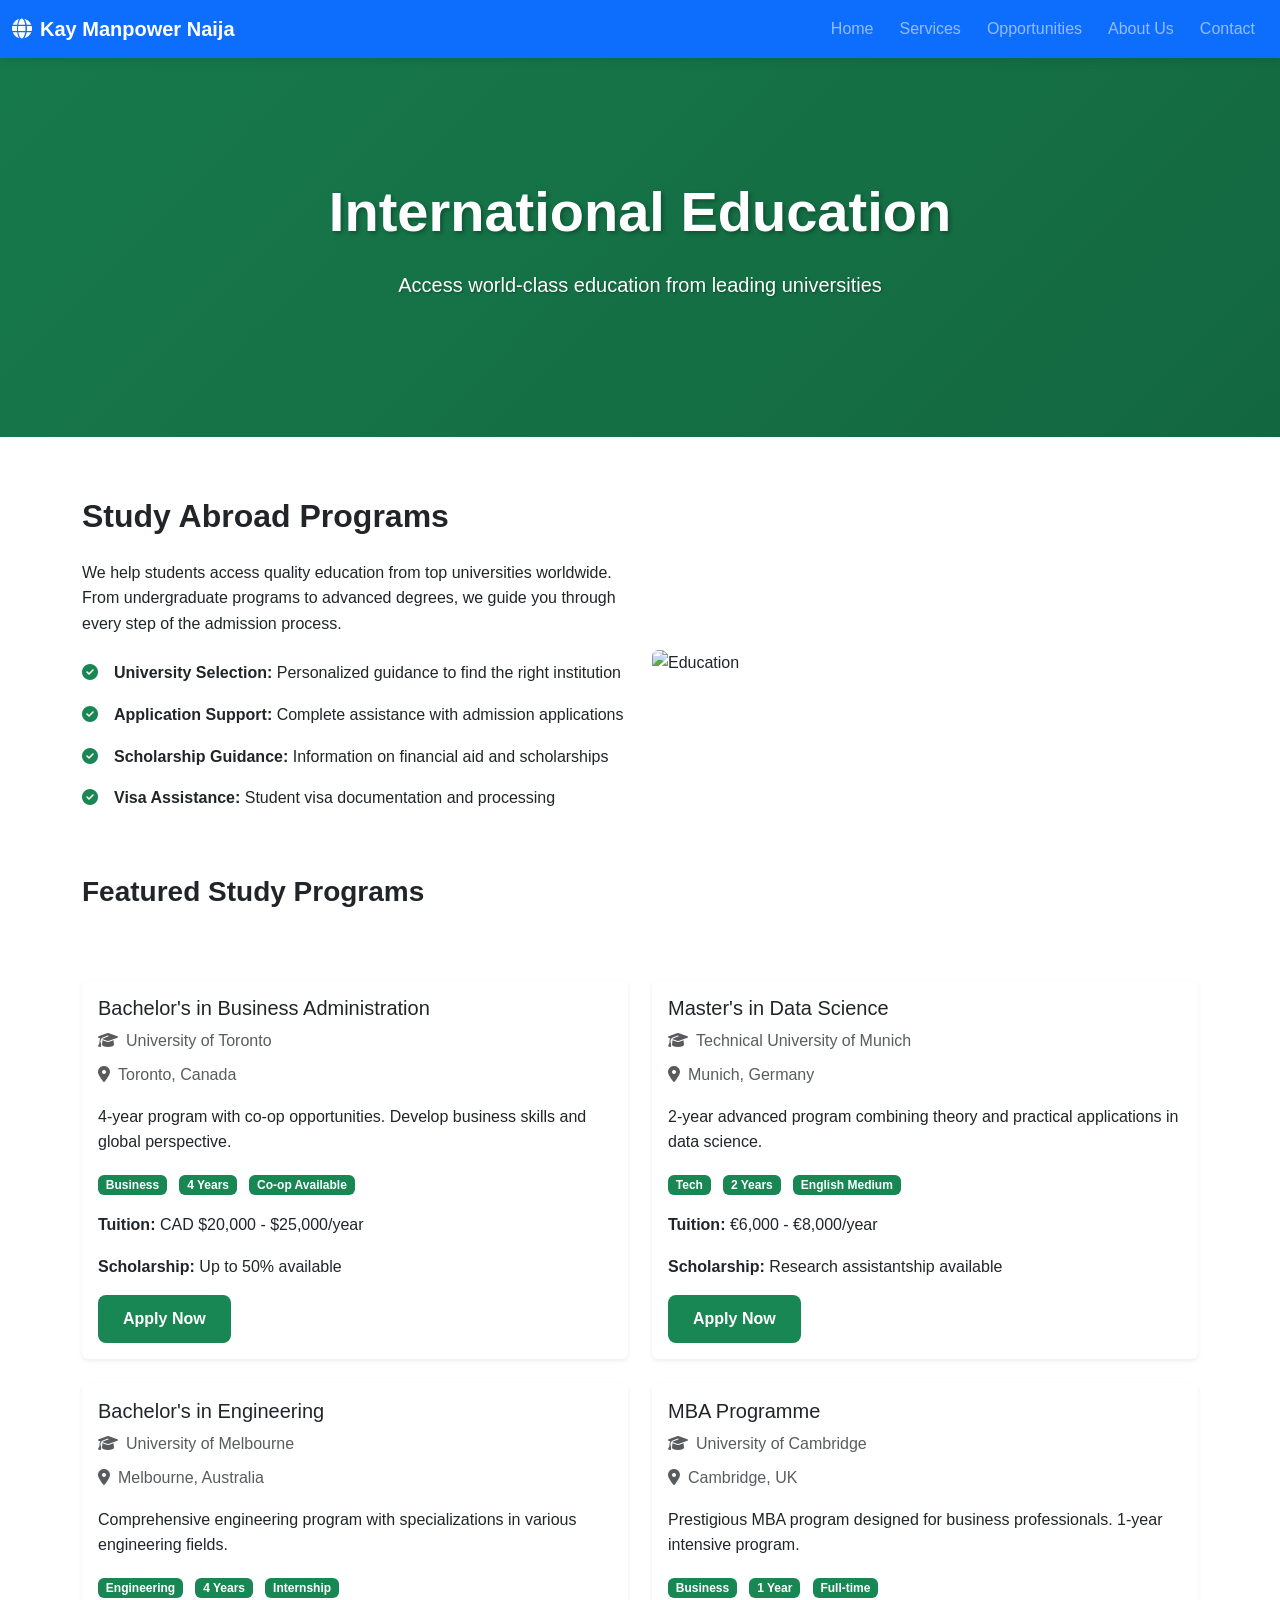
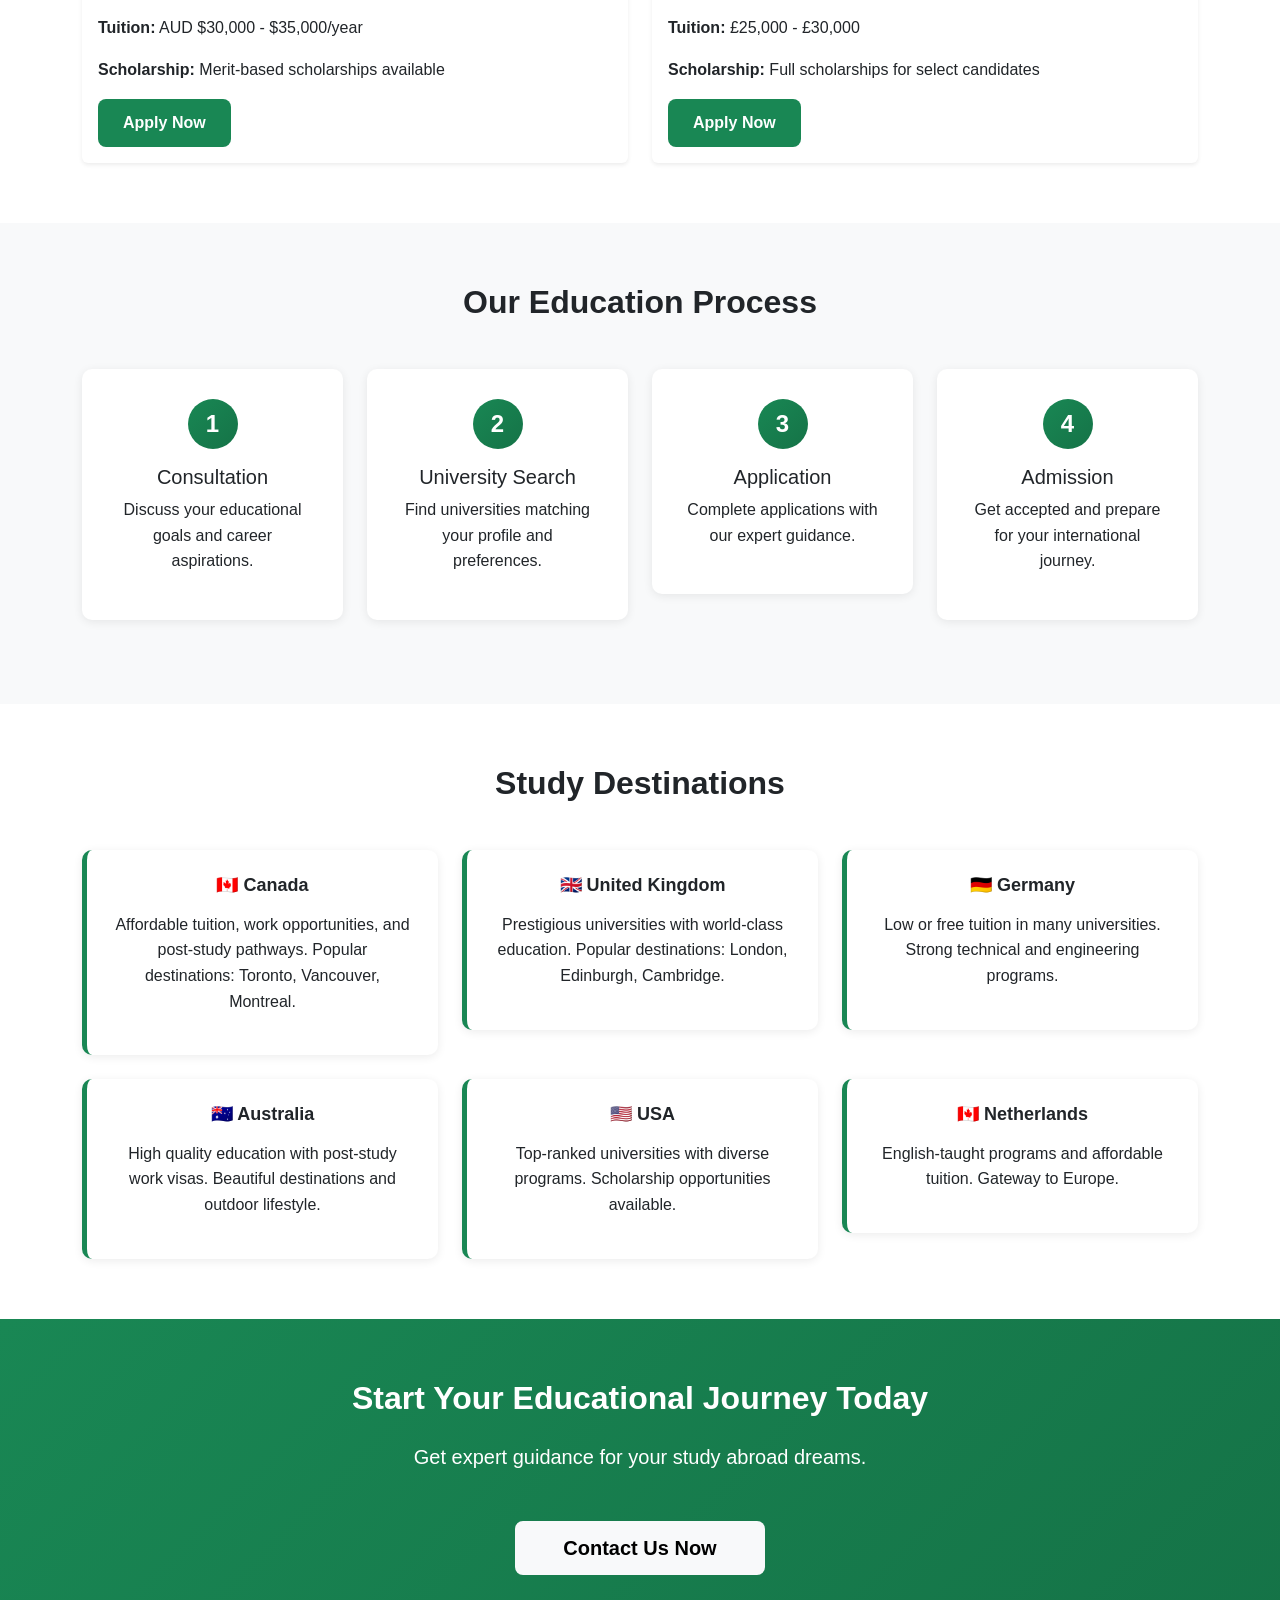
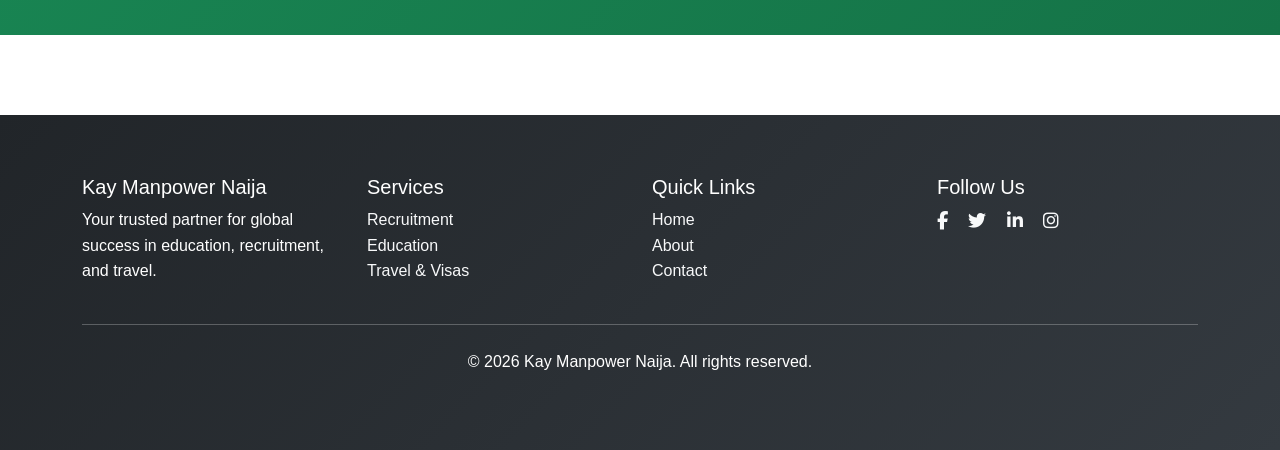
==== education.html @ c7325a13 "Add files via upload" ====
<!DOCTYPE html>
<html lang="en">
<head>
    <meta charset="UTF-8">
    <meta name="viewport" content="width=device-width, initial-scale=1.0">
    <title>International Education - Kay Manpower Naija</title>
    <link href="https://cdn.jsdelivr.net/npm/bootstrap@5.3.0/dist/css/bootstrap.min.css" rel="stylesheet">
    <link rel="stylesheet" href="https://cdnjs.cloudflare.com/ajax/libs/font-awesome/6.4.0/css/all.min.css">
    <link rel="stylesheet" href="assets/css/style.css">
</head>
<body>
    <!-- Navigation -->
    <nav class="navbar navbar-expand-lg navbar-dark bg-primary sticky-top">
        <div class="container-fluid">
            <a class="navbar-brand fw-bold" href="index.html">
                <i class="fas fa-globe me-2"></i>Kay Manpower Naija
            </a>
            <button class="navbar-toggler" type="button" data-bs-toggle="collapse" data-bs-target="#navbarNav">
                <span class="navbar-toggler-icon"></span>
            </button>
            <div class="collapse navbar-collapse" id="navbarNav">
                <ul class="navbar-nav ms-auto">
                    <li class="nav-item"><a class="nav-link" href="index.html#home">Home</a></li>
                    <li class="nav-item"><a class="nav-link active" href="index.html#services">Services</a></li>
                    <li class="nav-item"><a class="nav-link" href="index.html#opportunities">Opportunities</a></li>
                    <li class="nav-item"><a class="nav-link" href="index.html#about">About Us</a></li>
                    <li class="nav-item"><a class="nav-link" href="index.html#contact">Contact</a></li>
                </ul>
            </div>
        </div>
    </nav>

    <!-- Page Header -->
    <section class="hero-section text-white text-center py-5" style="background: linear-gradient(135deg, #198754 0%, #157347 100%); min-height: 300px;">
        <div class="container py-5">
            <h1 class="display-4 fw-bold mb-4">International Education</h1>
            <p class="lead">Access world-class education from leading universities</p>
        </div>
    </section>

    <!-- Service Details -->
    <section class="py-5">
        <div class="container">
            <div class="row align-items-center mb-5">
                <div class="col-md-6">
                    <h2 class="fw-bold mb-4">Study Abroad Programs</h2>
                    <p>We help students access quality education from top universities worldwide. From undergraduate programs to advanced degrees, we guide you through every step of the admission process.</p>
                    <ul class="list-unstyled mt-4">
                        <li class="mb-3"><i class="fas fa-check-circle text-success me-3"></i><strong>University Selection:</strong> Personalized guidance to find the right institution</li>
                        <li class="mb-3"><i class="fas fa-check-circle text-success me-3"></i><strong>Application Support:</strong> Complete assistance with admission applications</li>
                        <li class="mb-3"><i class="fas fa-check-circle text-success me-3"></i><strong>Scholarship Guidance:</strong> Information on financial aid and scholarships</li>
                        <li class="mb-3"><i class="fas fa-check-circle text-success me-3"></i><strong>Visa Assistance:</strong> Student visa documentation and processing</li>
                    </ul>
                </div>
                <div class="col-md-6">
                    <img src="https://via.placeholder.com/400x300?text=International+Education" alt="Education" class="img-fluid rounded">
                </div>
            </div>

            <!-- Featured Programs -->
            <div class="row my-5">
                <div class="col-12">
                    <h3 class="fw-bold mb-4">Featured Study Programs</h3>
                </div>
            </div>

            <div class="row g-4">
                <div class="col-md-6">
                    <div class="card h-100 border-0 shadow-sm">
                        <div class="card-body">
                            <h5 class="card-title">Bachelor's in Business Administration</h5>
                            <p class="text-muted mb-2"><i class="fas fa-graduation-cap me-2"></i>University of Toronto</p>
                            <p class="text-muted mb-3"><i class="fas fa-map-marker-alt me-2"></i>Toronto, Canada</p>
                            <p class="card-text">4-year program with co-op opportunities. Develop business skills and global perspective.</p>
                            <div class="mb-3">
                                <span class="badge bg-success me-2">Business</span>
                                <span class="badge bg-success me-2">4 Years</span>
                                <span class="badge bg-success">Co-op Available</span>
                            </div>
                            <p><strong>Tuition:</strong> CAD $20,000 - $25,000/year</p>
                            <p><strong>Scholarship:</strong> Up to 50% available</p>
                            <a href="#" class="btn btn-success">Apply Now</a>
                        </div>
                    </div>
                </div>

                <div class="col-md-6">
                    <div class="card h-100 border-0 shadow-sm">
                        <div class="card-body">
                            <h5 class="card-title">Master's in Data Science</h5>
                            <p class="text-muted mb-2"><i class="fas fa-graduation-cap me-2"></i>Technical University of Munich</p>
                            <p class="text-muted mb-3"><i class="fas fa-map-marker-alt me-2"></i>Munich, Germany</p>
                            <p class="card-text">2-year advanced program combining theory and practical applications in data science.</p>
                            <div class="mb-3">
                                <span class="badge bg-success me-2">Tech</span>
                                <span class="badge bg-success me-2">2 Years</span>
                                <span class="badge bg-success">English Medium</span>
                            </div>
                            <p><strong>Tuition:</strong> €6,000 - €8,000/year</p>
                            <p><strong>Scholarship:</strong> Research assistantship available</p>
                            <a href="#" class="btn btn-success">Apply Now</a>
                        </div>
                    </div>
                </div>

                <div class="col-md-6">
                    <div class="card h-100 border-0 shadow-sm">
                        <div class="card-body">
                            <h5 class="card-title">Bachelor's in Engineering</h5>
                            <p class="text-muted mb-2"><i class="fas fa-graduation-cap me-2"></i>University of Melbourne</p>
                            <p class="text-muted mb-3"><i class="fas fa-map-marker-alt me-2"></i>Melbourne, Australia</p>
                            <p class="card-text">Comprehensive engineering program with specializations in various engineering fields.</p>
                            <div class="mb-3">
                                <span class="badge bg-success me-2">Engineering</span>
                                <span class="badge bg-success me-2">4 Years</span>
                                <span class="badge bg-success">Internship</span>
                            </div>
                            <p><strong>Tuition:</strong> AUD $30,000 - $35,000/year</p>
                            <p><strong>Scholarship:</strong> Merit-based scholarships available</p>
                            <a href="#" class="btn btn-success">Apply Now</a>
                        </div>
                    </div>
                </div>

                <div class="col-md-6">
                    <div class="card h-100 border-0 shadow-sm">
                        <div class="card-body">
                            <h5 class="card-title">MBA Programme</h5>
                            <p class="text-muted mb-2"><i class="fas fa-graduation-cap me-2"></i>University of Cambridge</p>
                            <p class="text-muted mb-3"><i class="fas fa-map-marker-alt me-2"></i>Cambridge, UK</p>
                            <p class="card-text">Prestigious MBA program designed for business professionals. 1-year intensive program.</p>
                            <div class="mb-3">
                                <span class="badge bg-success me-2">Business</span>
                                <span class="badge bg-success me-2">1 Year</span>
                                <span class="badge bg-success">Full-time</span>
                            </div>
                            <p><strong>Tuition:</strong> £25,000 - £30,000</p>
                            <p><strong>Scholarship:</strong> Full scholarships for select candidates</p>
                            <a href="#" class="btn btn-success">Apply Now</a>
                        </div>
                    </div>
                </div>
            </div>
        </div>
    </section>

    <!-- Process Section -->
    <section class="py-5 bg-light">
        <div class="container">
            <h2 class="text-center fw-bold mb-5">Our Education Process</h2>
            <div class="row">
                <div class="col-md-3 text-center mb-4">
                    <div class="process-step">
                        <div class="step-number mb-3">1</div>
                        <h5>Consultation</h5>
                        <p>Discuss your educational goals and career aspirations.</p>
                    </div>
                </div>
                <div class="col-md-3 text-center mb-4">
                    <div class="process-step">
                        <div class="step-number mb-3">2</div>
                        <h5>University Search</h5>
                        <p>Find universities matching your profile and preferences.</p>
                    </div>
                </div>
                <div class="col-md-3 text-center mb-4">
                    <div class="process-step">
                        <div class="step-number mb-3">3</div>
                        <h5>Application</h5>
                        <p>Complete applications with our expert guidance.</p>
                    </div>
                </div>
                <div class="col-md-3 text-center mb-4">
                    <div class="process-step">
                        <div class="step-number mb-3">4</div>
                        <h5>Admission</h5>
                        <p>Get accepted and prepare for your international journey.</p>
                    </div>
                </div>
            </div>
        </div>
    </section>

    <!-- Destinations Section -->
    <section class="py-5">
        <div class="container">
            <h2 class="text-center fw-bold mb-5">Study Destinations</h2>
            <div class="row g-4">
                <div class="col-md-4">
                    <div class="destination-card">
                        <h5>🇨🇦 Canada</h5>
                        <p>Affordable tuition, work opportunities, and post-study pathways. Popular destinations: Toronto, Vancouver, Montreal.</p>
                    </div>
                </div>
                <div class="col-md-4">
                    <div class="destination-card">
                        <h5>🇬🇧 United Kingdom</h5>
                        <p>Prestigious universities with world-class education. Popular destinations: London, Edinburgh, Cambridge.</p>
                    </div>
                </div>
                <div class="col-md-4">
                    <div class="destination-card">
                        <h5>🇩🇪 Germany</h5>
                        <p>Low or free tuition in many universities. Strong technical and engineering programs.</p>
                    </div>
                </div>
                <div class="col-md-4">
                    <div class="destination-card">
                        <h5>🇦🇺 Australia</h5>
                        <p>High quality education with post-study work visas. Beautiful destinations and outdoor lifestyle.</p>
                    </div>
                </div>
                <div class="col-md-4">
                    <div class="destination-card">
                        <h5>🇺🇸 USA</h5>
                        <p>Top-ranked universities with diverse programs. Scholarship opportunities available.</p>
                    </div>
                </div>
                <div class="col-md-4">
                    <div class="destination-card">
                        <h5>🇨🇦 Netherlands</h5>
                        <p>English-taught programs and affordable tuition. Gateway to Europe.</p>
                    </div>
                </div>
            </div>
        </div>
    </section>

    <!-- CTA Section -->
    <section class="py-5" style="background: linear-gradient(135deg, #198754 0%, #157347 100%); color: white;">
        <div class="container text-center">
            <h2 class="fw-bold mb-4">Start Your Educational Journey Today</h2>
            <p class="lead mb-5">Get expert guidance for your study abroad dreams.</p>
            <a href="index.html#contact" class="btn btn-light btn-lg px-5">Contact Us Now</a>
        </div>
    </section>

    <!-- Footer -->
    <footer class="footer bg-dark text-white py-5">
        <div class="container">
            <div class="row g-4">
                <div class="col-md-3">
                    <h5>Kay Manpower Naija</h5>
                    <p>Your trusted partner for global success in education, recruitment, and travel.</p>
                </div>
                <div class="col-md-3">
                    <h5>Services</h5>
                    <ul class="list-unstyled">
                        <li><a href="recruitment.html" class="text-decoration-none text-light">Recruitment</a></li>
                        <li><a href="#" class="text-decoration-none text-light">Education</a></li>
                        <li><a href="travel.html" class="text-decoration-none text-light">Travel & Visas</a></li>
                    </ul>
                </div>
                <div class="col-md-3">
                    <h5>Quick Links</h5>
                    <ul class="list-unstyled">
                        <li><a href="index.html" class="text-decoration-none text-light">Home</a></li>
                        <li><a href="index.html#about" class="text-decoration-none text-light">About</a></li>
                        <li><a href="index.html#contact" class="text-decoration-none text-light">Contact</a></li>
                    </ul>
                </div>
                <div class="col-md-3">
                    <h5>Follow Us</h5>
                    <div class="social-links">
                        <a href="#" class="text-light me-3"><i class="fab fa-facebook-f"></i></a>
                        <a href="#" class="text-light me-3"><i class="fab fa-twitter"></i></a>
                        <a href="#" class="text-light me-3"><i class="fab fa-linkedin-in"></i></a>
                        <a href="#" class="text-light"><i class="fab fa-instagram"></i></a>
                    </div>
                </div>
            </div>
            <hr class="my-4">
            <div class="text-center">
                <p>&copy; 2026 Kay Manpower Naija. All rights reserved.</p>
            </div>
        </div>
    </footer>

    <style>
        .process-step {
            background: white;
            padding: 30px;
            border-radius: 10px;
            box-shadow: 0 2px 10px rgba(0, 0, 0, 0.08);
        }

        .step-number {
            width: 50px;
            height: 50px;
            background: linear-gradient(135deg, #198754 0%, #157347 100%);
            color: white;
            border-radius: 50%;
            display: flex;
            align-items: center;
            justify-content: center;
            font-size: 24px;
            font-weight: bold;
            margin: 0 auto;
        }

        .destination-card {
            background: white;
            padding: 25px;
            border-radius: 10px;
            box-shadow: 0 2px 10px rgba(0, 0, 0, 0.08);
            text-align: center;
            transition: all 0.3s ease;
            border-left: 5px solid #198754;
        }

        .destination-card:hover {
            transform: translateY(-5px);
            box-shadow: 0 5px 20px rgba(0, 0, 0, 0.12);
        }

        .destination-card h5 {
            font-weight: 600;
            font-size: 18px;
            margin-bottom: 15px;
        }
    </style>

    <script src="https://cdn.jsdelivr.net/npm/bootstrap@5.3.0/dist/js/bootstrap.bundle.min.js"></script>
    <script src="assets/js/main.js"></script>
</body>
</html>
---- assets/css/style.css ----
/* Root Variables */
:root {
    --primary-color: #0d6efd;
    --secondary-color: #198754;
    --danger-color: #dc3545;
    --info-color: #0dcaf0;
    --light-bg: #f8f9fa;
    --dark-text: #212529;
    --border-color: #dee2e6;
}

/* General Styles */
* {
    margin: 0;
    padding: 0;
    box-sizing: border-box;
}

html {
    scroll-behavior: smooth;
}

body {
    font-family: 'Segoe UI', Tahoma, Geneva, Verdana, sans-serif;
    color: var(--dark-text);
    line-height: 1.6;
}

/* Hero Section */
.hero-section {
    background: linear-gradient(135deg, #0d6efd 0%, #0b5ed7 50%, #0a58ca 100%);
    min-height: 600px;
    display: flex;
    align-items: center;
    justify-content: center;
    position: relative;
    overflow: hidden;
}

.hero-section::before {
    content: '';
    position: absolute;
    top: 0;
    left: 0;
    right: 0;
    bottom: 0;
    background: rgba(0, 0, 0, 0.1);
}

.hero-section .container {
    position: relative;
    z-index: 1;
}

.hero-section h1 {
    text-shadow: 2px 2px 4px rgba(0, 0, 0, 0.3);
    animation: slideInDown 0.8s ease-out;
}

.hero-section p {
    text-shadow: 1px 1px 2px rgba(0, 0, 0, 0.3);
}

/* Service Cards */
.service-card {
    background: white;
    border-radius: 10px;
    padding: 30px;
    box-shadow: 0 4px 15px rgba(0, 0, 0, 0.1);
    transition: all 0.3s ease;
    border-top: 4px solid var(--primary-color);
}

.service-card:hover {
    transform: translateY(-10px);
    box-shadow: 0 8px 25px rgba(0, 0, 0, 0.15);
}

.service-card:nth-child(2) {
    border-top-color: var(--secondary-color);
}

.service-card:nth-child(3) {
    border-top-color: var(--info-color);
}

.service-icon {
    width: 70px;
    height: 70px;
    border-radius: 50%;
    display: flex;
    align-items: center;
    justify-content: center;
    font-size: 32px;
    color: white;
}

.service-card h4 {
    color: var(--dark-text);
    font-weight: 600;
}

.service-card p {
    color: #6c757d;
    font-size: 14px;
}

.service-card ul li {
    color: #6c757d;
    font-size: 14px;
    margin-bottom: 8px;
}

/* Opportunity Cards */
.opportunity-card {
    background: white;
    border-left: 5px solid var(--primary-color);
    padding: 25px;
    border-radius: 8px;
    box-shadow: 0 2px 10px rgba(0, 0, 0, 0.08);
    transition: all 0.3s ease;
    margin-bottom: 20px;
}

.opportunity-card:hover {
    box-shadow: 0 5px 20px rgba(0, 0, 0, 0.12);
}

.opportunity-card h5 {
    color: var(--dark-text);
    font-weight: 600;
    margin-top: 10px;
}

.opportunity-card .badge {
    font-size: 12px;
    padding: 5px 10px;
}

.opportunity-card p {
    font-size: 14px;
    margin: 8px 0;
}

/* Contact Cards */
.contact-card {
    background: white;
    padding: 30px;
    border-radius: 10px;
    box-shadow: 0 2px 10px rgba(0, 0, 0, 0.08);
    transition: all 0.3s ease;
}

.contact-card:hover {
    transform: translateY(-5px);
    box-shadow: 0 5px 20px rgba(0, 0, 0, 0.12);
}

.contact-icon {
    width: 60px;
    height: 60px;
    border-radius: 50%;
    display: flex;
    align-items: center;
    justify-content: center;
    font-size: 24px;
    color: white;
    margin: 0 auto;
}

.contact-card h5 {
    font-weight: 600;
    color: var(--dark-text);
}

.contact-card a {
    color: var(--primary-color);
    text-decoration: none;
}

.contact-card a:hover {
    text-decoration: underline;
}

/* Contact Form */
.contact-form {
    background: var(--light-bg);
    padding: 30px;
    border-radius: 10px;
    box-shadow: 0 2px 10px rgba(0, 0, 0, 0.08);
}

.contact-form .form-control,
.contact-form .form-select {
    border: 2px solid var(--border-color);
    border-radius: 8px;
    padding: 12px 15px;
    font-size: 14px;
    transition: all 0.3s ease;
}

.contact-form .form-control:focus,
.contact-form .form-select:focus {
    border-color: var(--primary-color);
    box-shadow: 0 0 0 0.2rem rgba(13, 110, 253, 0.25);
}

.contact-form label {
    font-weight: 600;
    color: var(--dark-text);
    margin-bottom: 8px;
}

/* Navbar Customization */
.navbar {
    box-shadow: 0 2px 10px rgba(0, 0, 0, 0.1);
}

.navbar-brand {
    font-size: 20px;
}

.nav-link {
    margin: 0 5px;
    transition: all 0.3s ease;
}

.nav-link:hover {
    color: #ffc107 !important;
}

/* Section Padding */
.py-5 {
    padding-top: 60px !important;
    padding-bottom: 60px !important;
}

/* Footer */
.footer {
    background: linear-gradient(135deg, #212529 0%, #343a40 100%);
    margin-top: 80px;
}

.footer a:hover {
    color: #ffc107 !important;
    transition: all 0.3s ease;
}

.social-links a {
    font-size: 18px;
    transition: all 0.3s ease;
}

.social-links a:hover {
    transform: translateY(-3px);
    color: #ffc107 !important;
}

/* Buttons */
.btn {
    border-radius: 8px;
    font-weight: 600;
    padding: 12px 25px;
    transition: all 0.3s ease;
    border: none;
}

.btn-primary {
    background: linear-gradient(135deg, #0d6efd 0%, #0b5ed7 100%);
}

.btn-primary:hover {
    background: linear-gradient(135deg, #0b5ed7 0%, #0a58ca 100%);
    transform: translateY(-2px);
    box-shadow: 0 5px 15px rgba(13, 110, 253, 0.4);
}

.btn-success:hover {
    transform: translateY(-2px);
    box-shadow: 0 5px 15px rgba(25, 135, 84, 0.4);
}

.btn-info:hover {
    transform: translateY(-2px);
    box-shadow: 0 5px 15px rgba(13, 202, 240, 0.4);
}

.btn-outline-light:hover {
    background: white;
    color: var(--primary-color);
}

/* Animations */
@keyframes slideInDown {
    from {
        opacity: 0;
        transform: translateY(-30px);
    }
    to {
        opacity: 1;
        transform: translateY(0);
    }
}

@keyframes fadeIn {
    from {
        opacity: 0;
    }
    to {
        opacity: 1;
    }
}

/* Responsive Design */
@media (max-width: 768px) {
    .hero-section {
        min-height: 400px;
    }

    .hero-section h1 {
        font-size: 28px;
    }

    .hero-section p {
        font-size: 16px;
    }

    .service-card {
        padding: 20px;
    }

    .btn-lg {
        padding: 10px 20px !important;
        font-size: 14px;
    }

    .contact-form {
        padding: 20px;
    }

    .social-links a {
        font-size: 16px;
        margin-right: 15px !important;
    }
}

@media (max-width: 576px) {
    .hero-section h1 {
        font-size: 24px;
    }

    .display-3 {
        font-size: 40px;
    }

    .footer {
        padding: 30px 0 !important;
    }

    .footer h5 {
        font-size: 16px;
        margin-top: 20px;
    }
}

/* Accessibility */
a:focus,
button:focus,
input:focus {
    outline: 2px solid var(--primary-color);
    outline-offset: 2px;
}

/* Print Styles */
@media print {
    .navbar,
    .footer,
    .btn {
        display: none;
    }
}
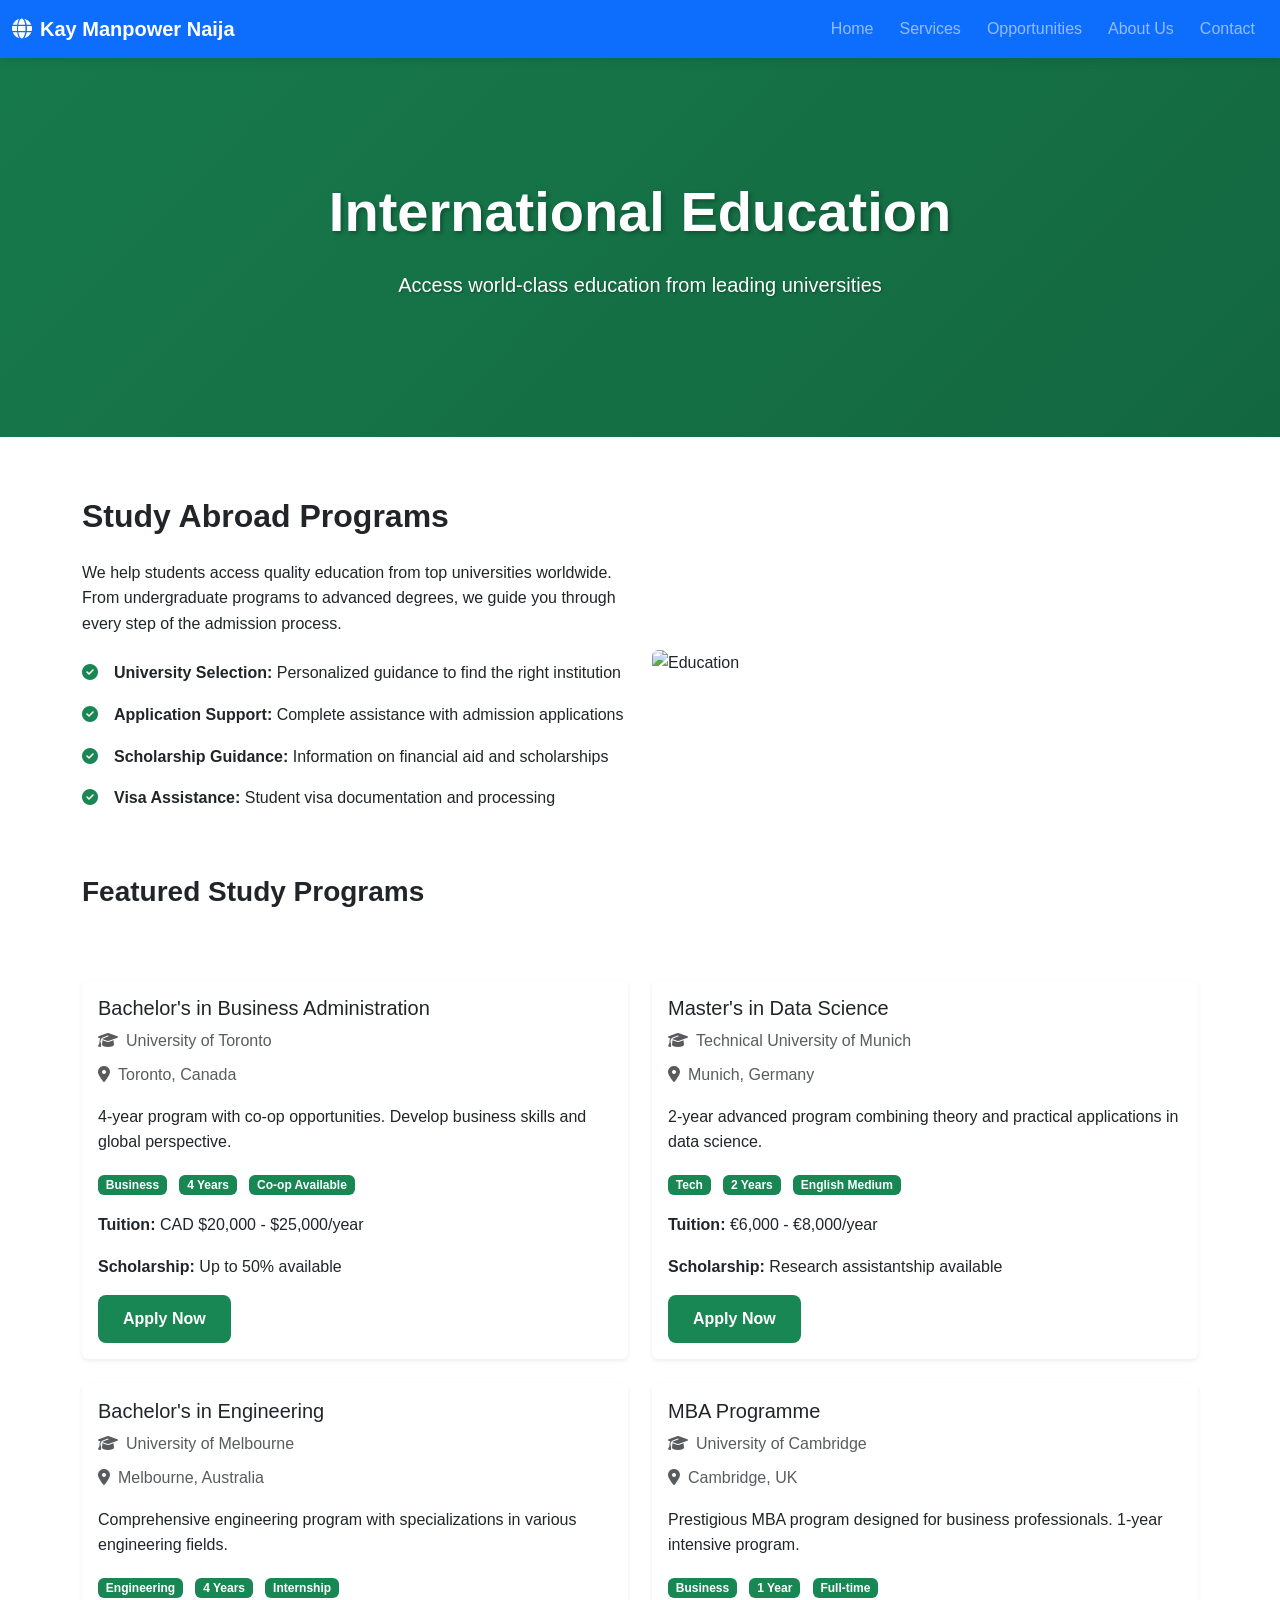
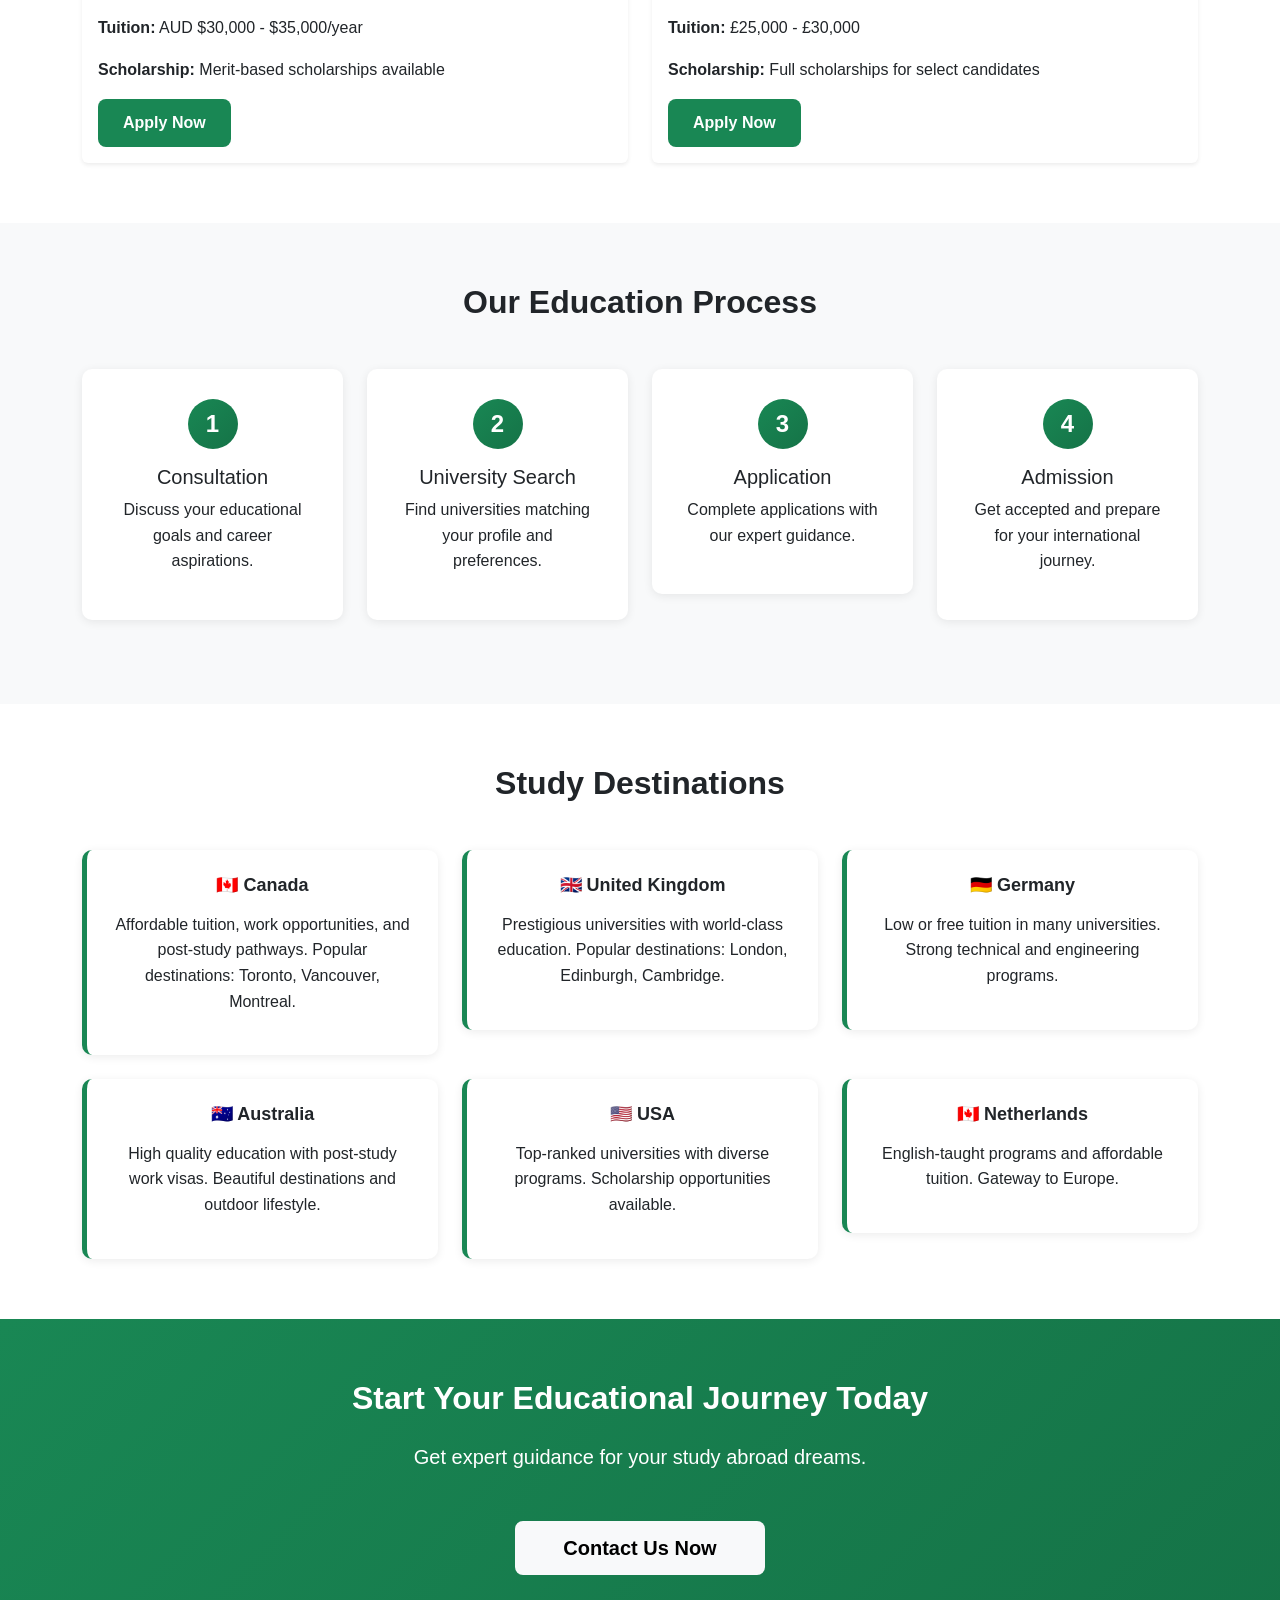
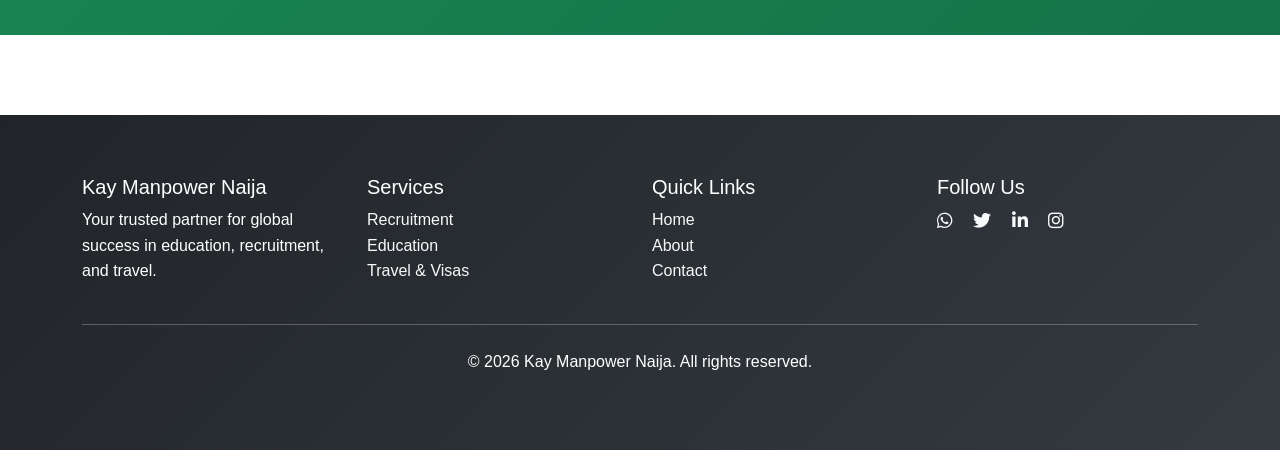
==== commit c86279cb: "Add files via upload" ====
--- a/education.html
+++ b/education.html
@@ -262,10 +262,10 @@
                 <div class="col-md-3">
                     <h5>Follow Us</h5>
                     <div class="social-links">
-                        <a href="#" class="text-light me-3"><i class="fab fa-facebook-f"></i></a>
+                        <a href="https://wa.me/2347035946918" class="text-light me-3"><i class="fab fa-whatsapp"></i></a>
                         <a href="#" class="text-light me-3"><i class="fab fa-twitter"></i></a>
                         <a href="#" class="text-light me-3"><i class="fab fa-linkedin-in"></i></a>
-                        <a href="#" class="text-light"><i class="fab fa-instagram"></i></a>
+                        <a href="https://instagram.com" class="text-light"><i class="fab fa-instagram"></i></a>
                     </div>
                 </div>
             </div>
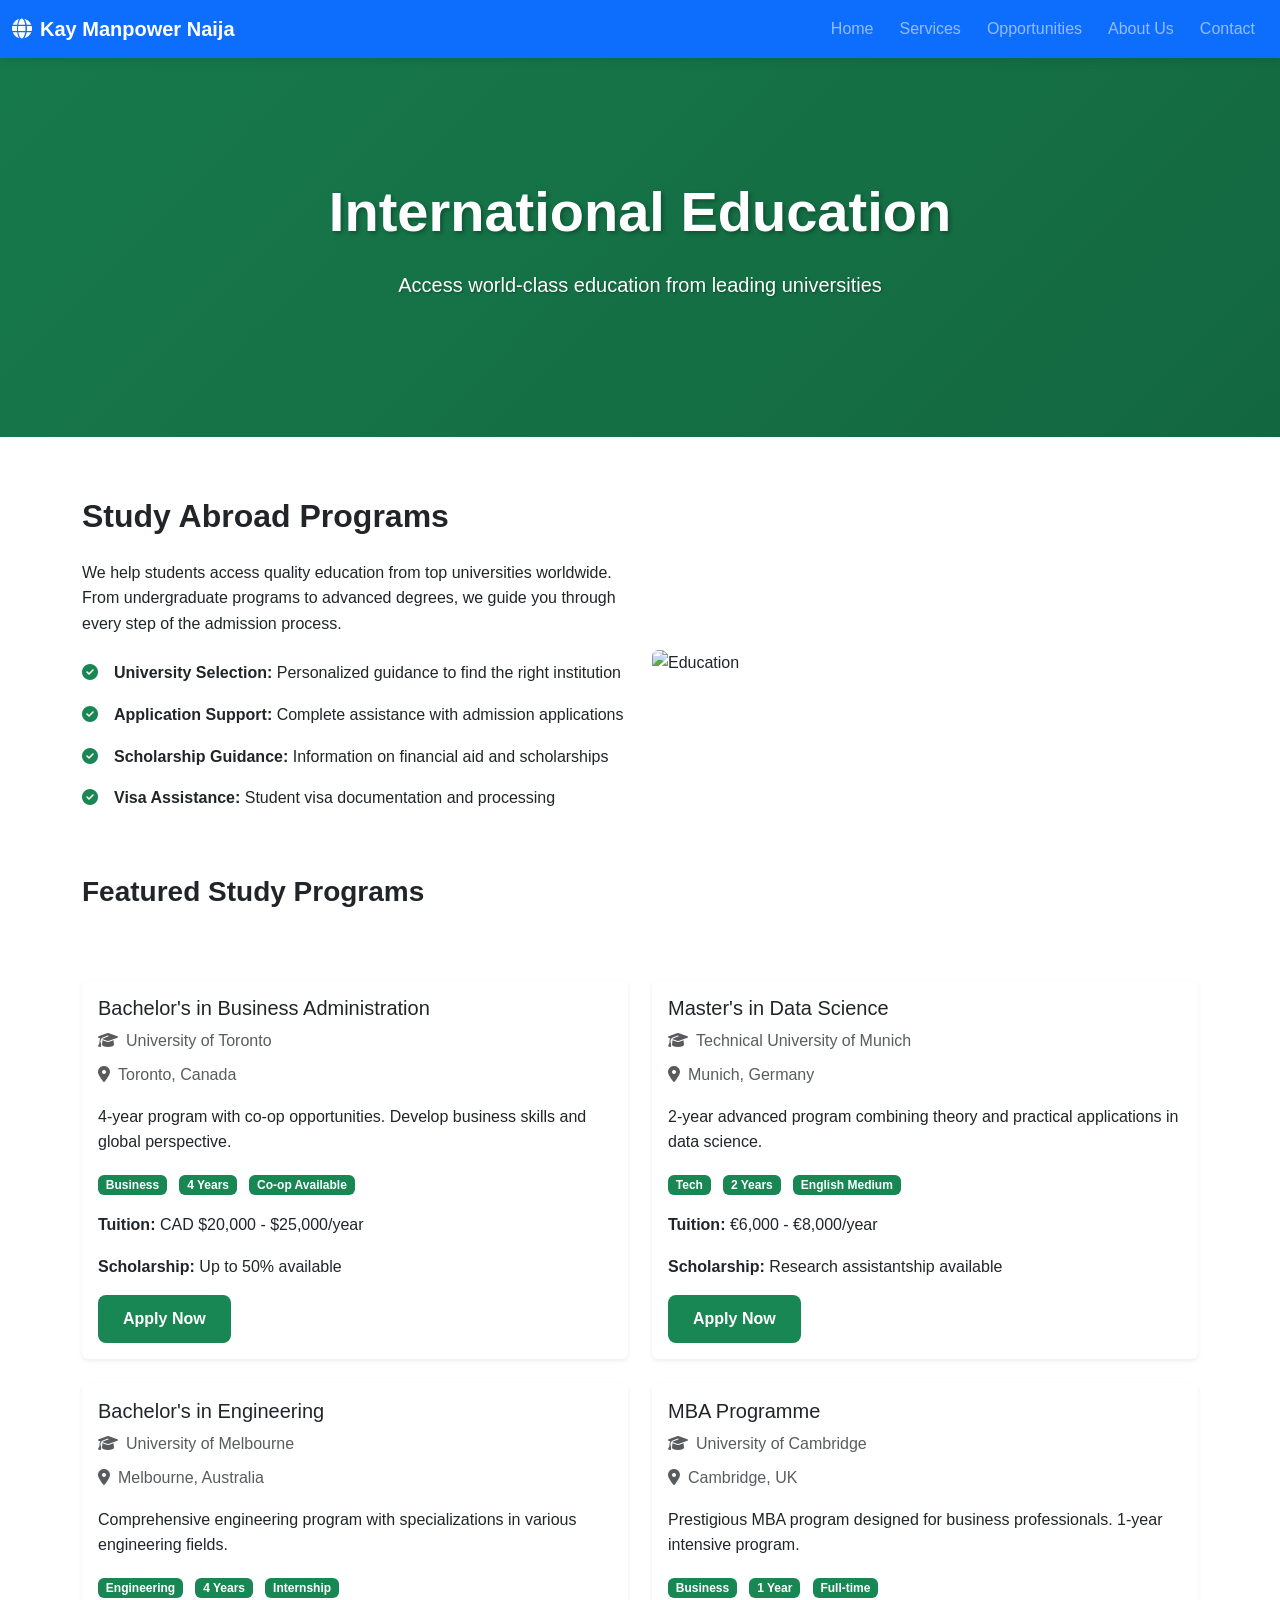
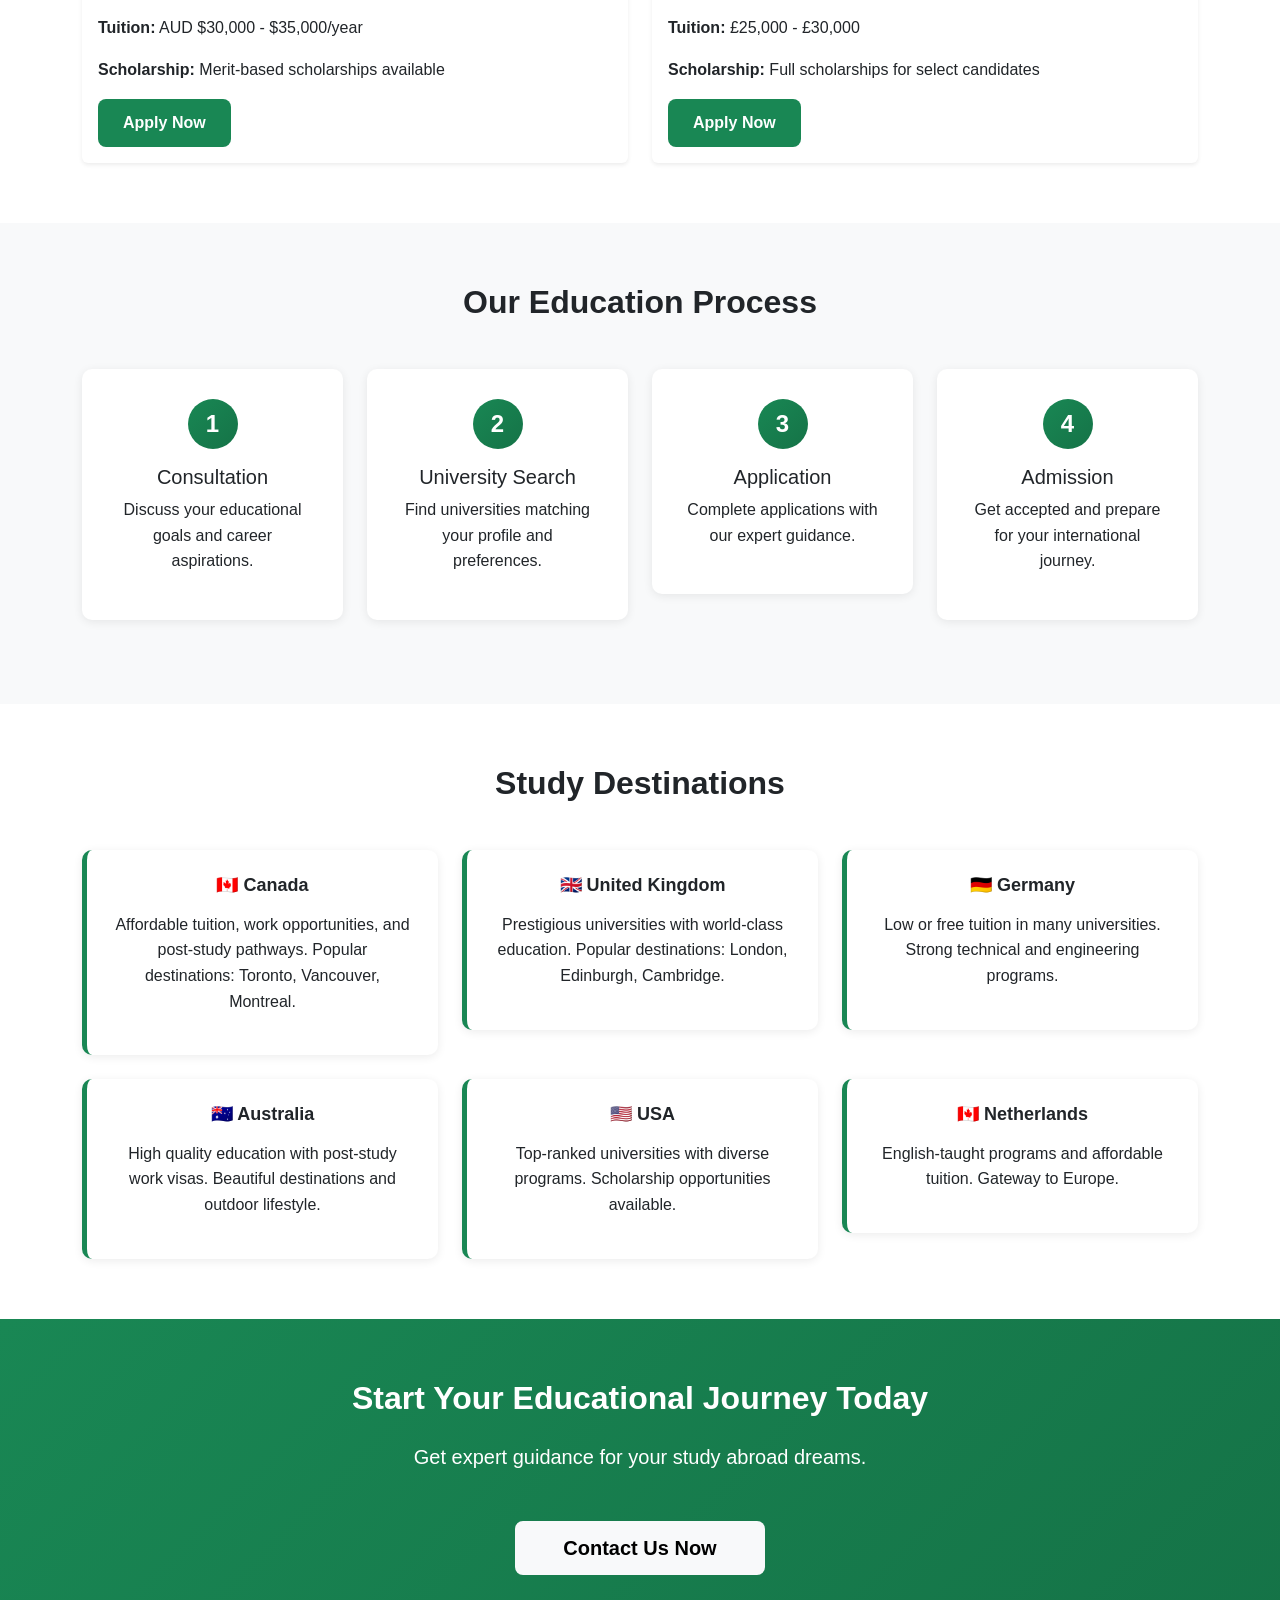
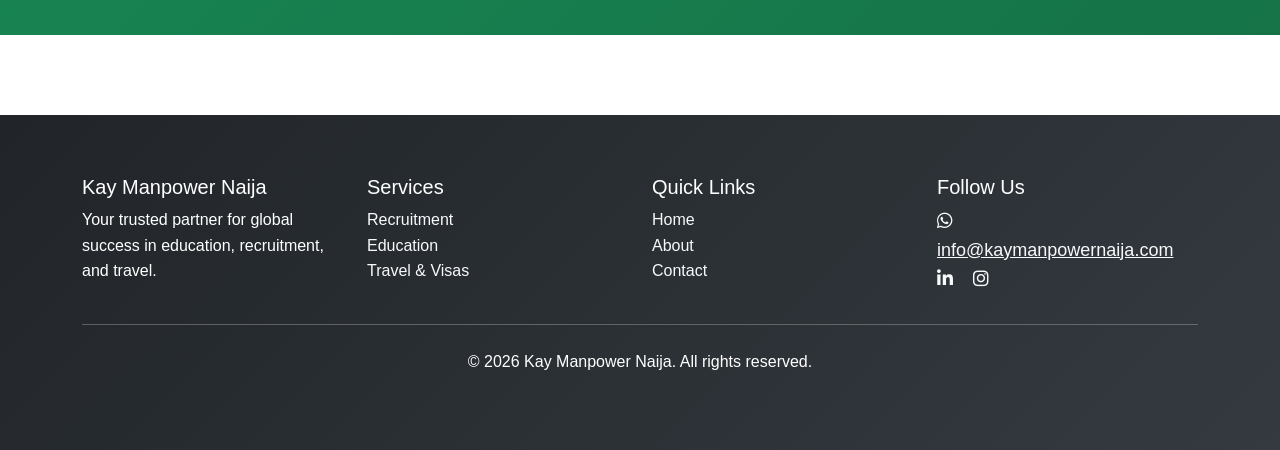
==== commit 78ff1641: "Add files via upload" ====
--- a/education.html
+++ b/education.html
@@ -263,8 +263,8 @@
                     <h5>Follow Us</h5>
                     <div class="social-links">
                         <a href="https://wa.me/2347035946918" class="text-light me-3"><i class="fab fa-whatsapp"></i></a>
-                        <a href="#" class="text-light me-3"><i class="fab fa-twitter"></i></a>
-                        <a href="#" class="text-light me-3"><i class="fab fa-linkedin-in"></i></a>
+                        <a href="mailto:info@kaymanpowernaija.com" class="text-light me-3"><i class="fab fa-envlope"></i>info@kaymanpowernaija.com</a>
+                        <a href="" class="text-light me-3"><i class="fab fa-linkedin-in"></i></a>
                         <a href="https://instagram.com" class="text-light"><i class="fab fa-instagram"></i></a>
                     </div>
                 </div>
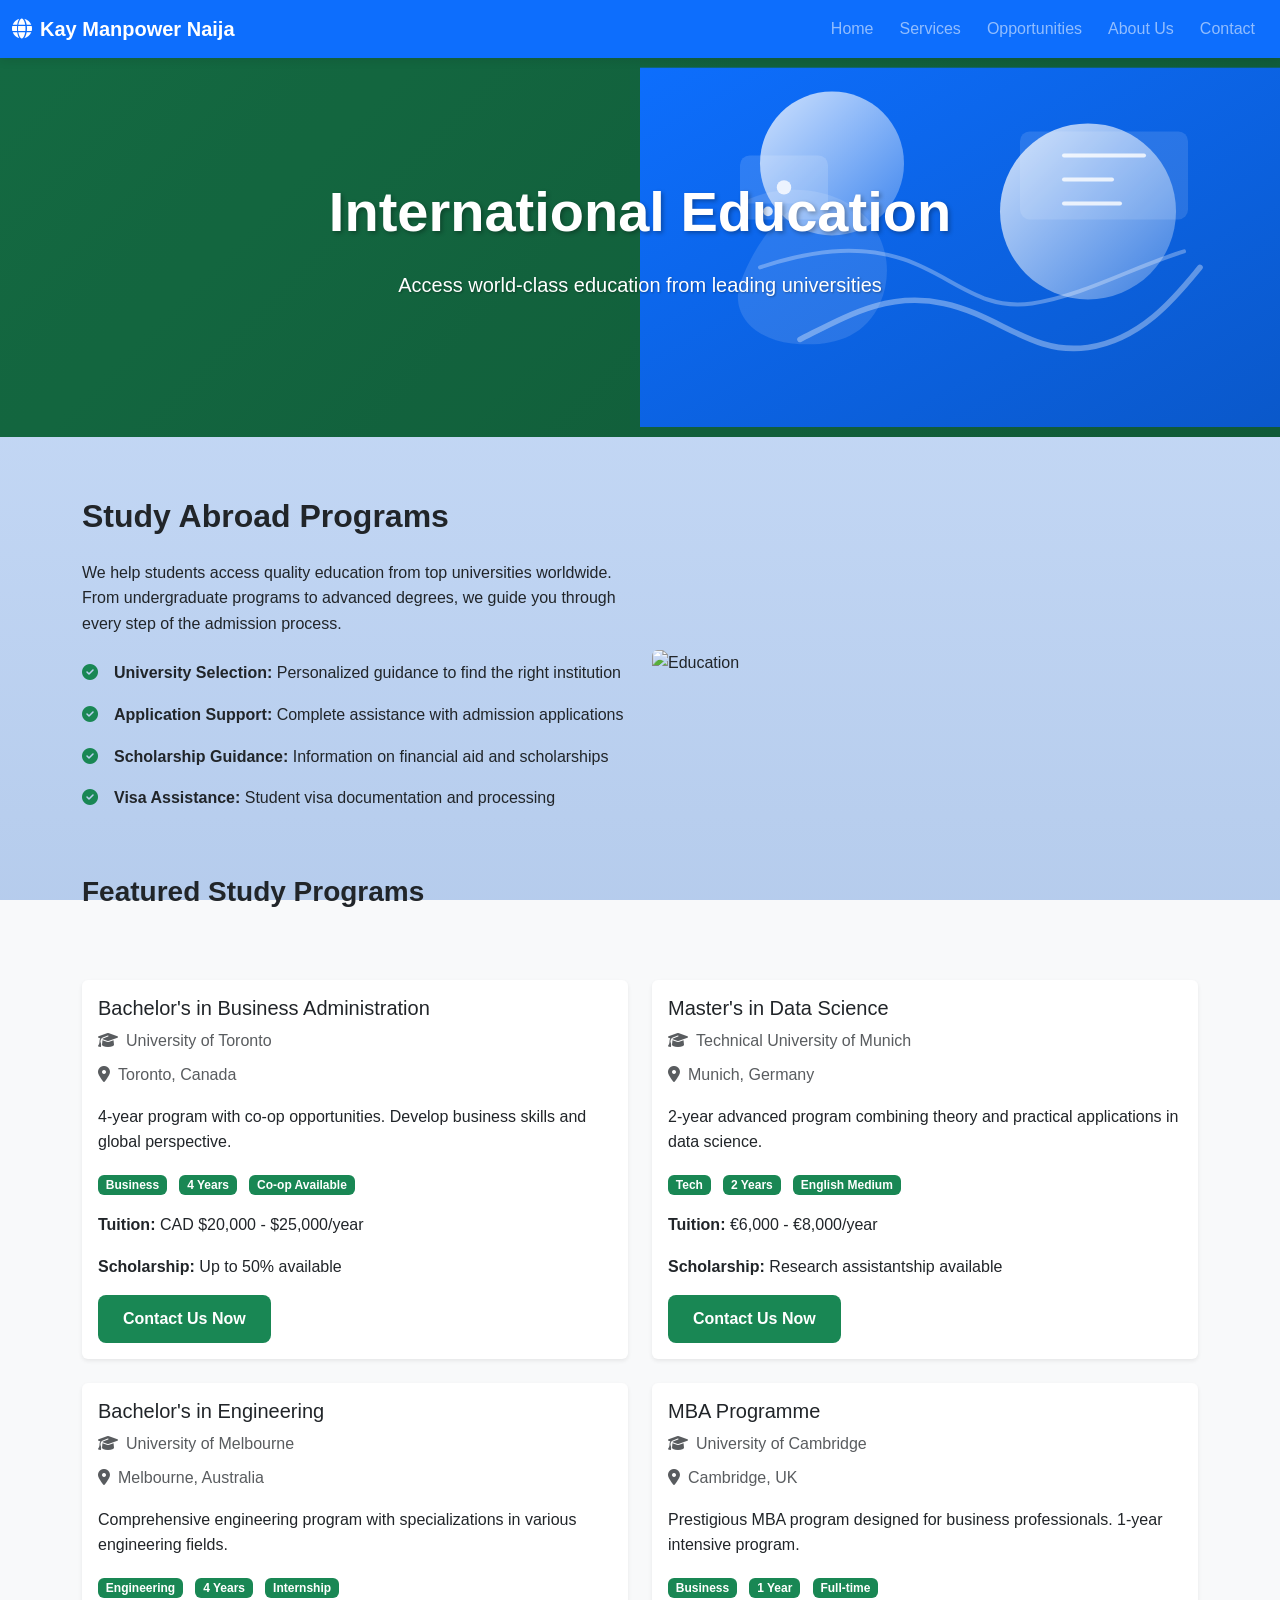
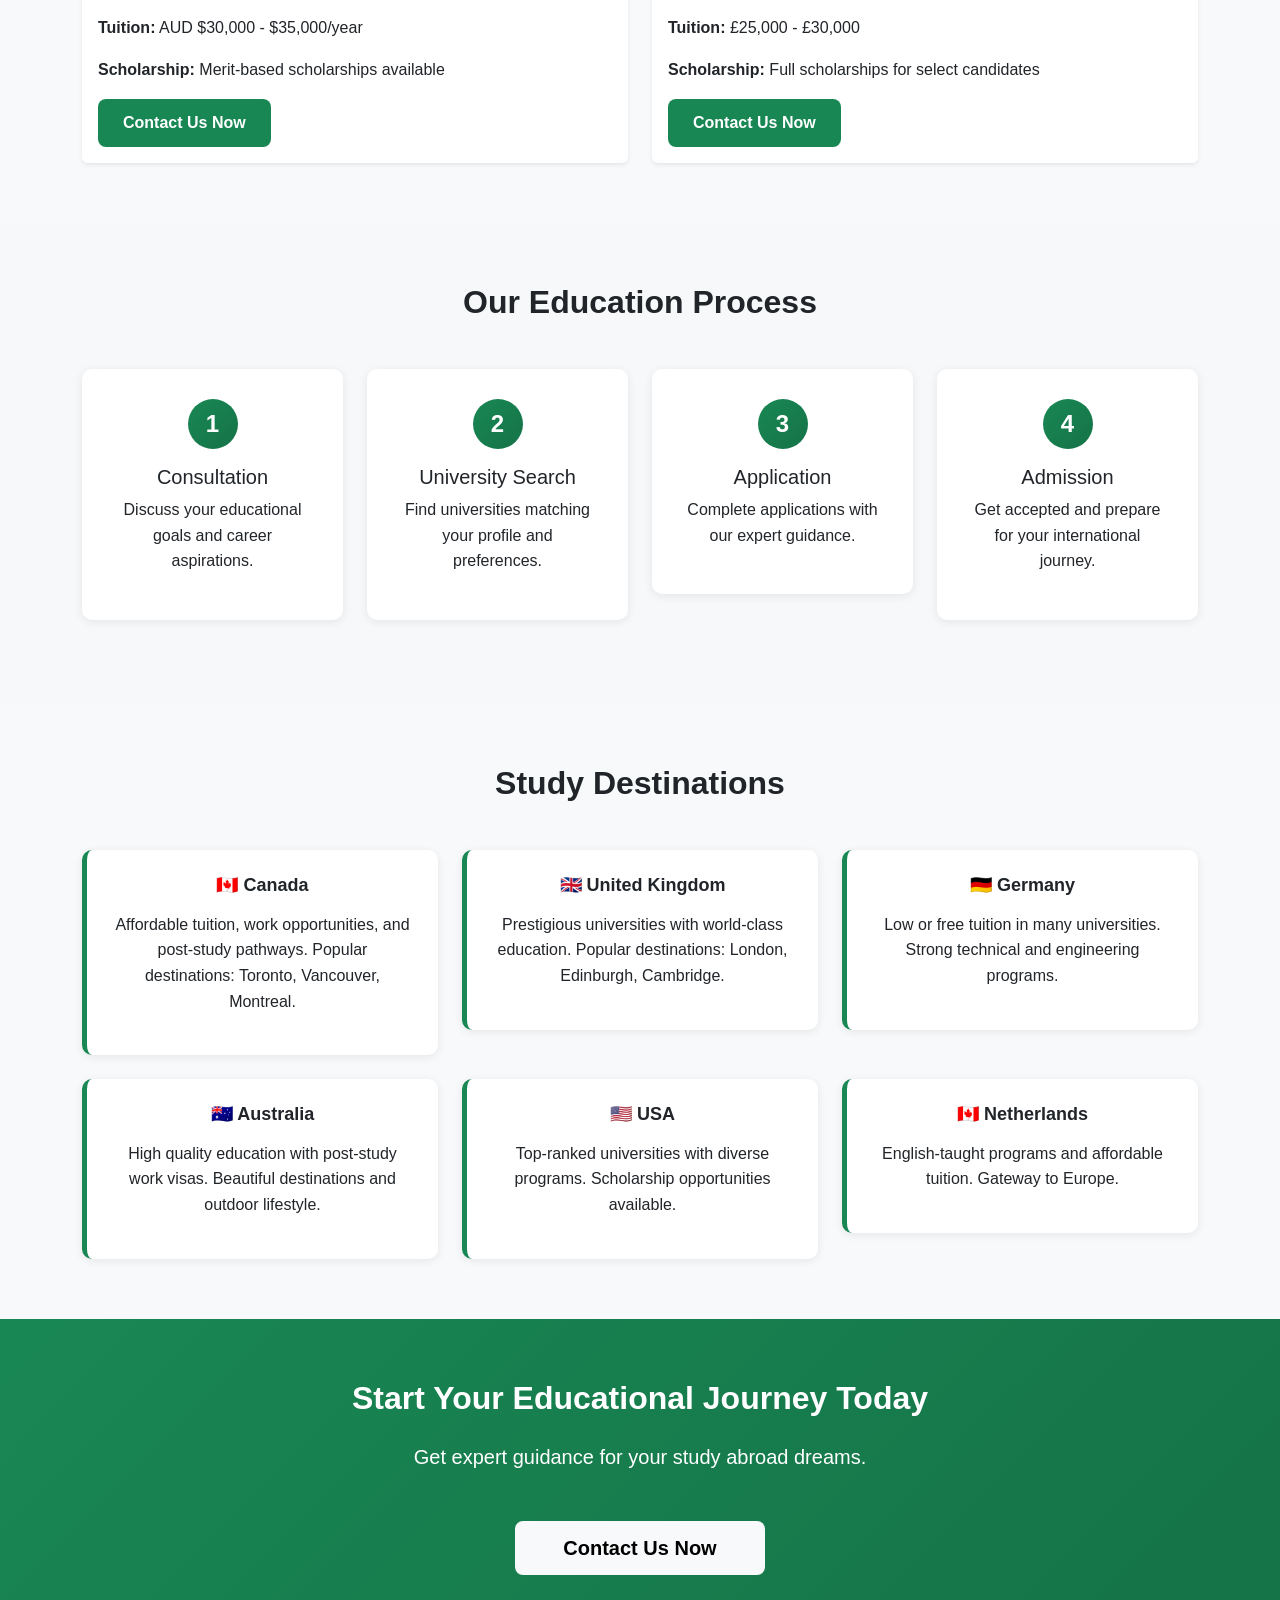
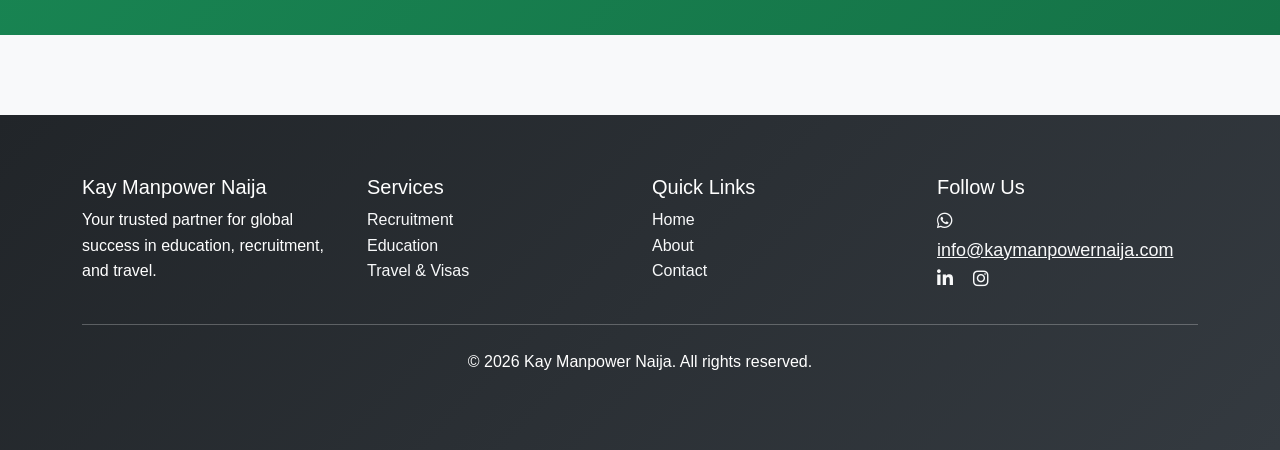
==== commit 3284e193: "Add files via upload" ====
--- a/education.html
+++ b/education.html
@@ -53,7 +53,7 @@
                     </ul>
                 </div>
                 <div class="col-md-6">
-                    <img src="https://via.placeholder.com/400x300?text=International+Education" alt="Education" class="img-fluid rounded">
+                    <img src="c:\Users\Kasi\Desktop\New folder\pexels-keira-burton-6146981.jpg" alt="Education" class="img-fluid rounded">
                 </div>
             </div>
 
@@ -79,7 +79,7 @@
                             </div>
                             <p><strong>Tuition:</strong> CAD $20,000 - $25,000/year</p>
                             <p><strong>Scholarship:</strong> Up to 50% available</p>
-                            <a href="#" class="btn btn-success">Apply Now</a>
+                            <a href="#" class="btn btn-success">Contact Us Now</a>
                         </div>
                     </div>
                 </div>
@@ -98,7 +98,7 @@
                             </div>
                             <p><strong>Tuition:</strong> €6,000 - €8,000/year</p>
                             <p><strong>Scholarship:</strong> Research assistantship available</p>
-                            <a href="#" class="btn btn-success">Apply Now</a>
+                            <a href="#" class="btn btn-success">Contact Us Now</a>
                         </div>
                     </div>
                 </div>
@@ -117,7 +117,7 @@
                             </div>
                             <p><strong>Tuition:</strong> AUD $30,000 - $35,000/year</p>
                             <p><strong>Scholarship:</strong> Merit-based scholarships available</p>
-                            <a href="#" class="btn btn-success">Apply Now</a>
+                            <a href="#" class="btn btn-success">Contact Us Now</a>
                         </div>
                     </div>
                 </div>
@@ -136,7 +136,7 @@
                             </div>
                             <p><strong>Tuition:</strong> £25,000 - £30,000</p>
                             <p><strong>Scholarship:</strong> Full scholarships for select candidates</p>
-                            <a href="#" class="btn btn-success">Apply Now</a>
+                            <a href="#" class="btn btn-success">Contact Us Now</a>
                         </div>
                     </div>
                 </div>
--- a/assets/css/style.css
+++ b/assets/css/style.css
@@ -24,11 +24,19 @@
     font-family: 'Segoe UI', Tahoma, Geneva, Verdana, sans-serif;
     color: var(--dark-text);
     line-height: 1.6;
+    background: linear-gradient(180deg, rgba(13, 110, 253, 0.18), rgba(10, 88, 202, 0.28)),
+        url('../images/assets/images/Kay logo.jpeg') center/cover fixed no-repeat;
+    background-color: #f8f9fa;
+    background-attachment: fixed;
+}
+
+.bg-light {
+    background-color: rgba(248, 249, 250, 0.88) !important;
 }
 
 /* Hero Section */
 .hero-section {
-    background: linear-gradient(135deg, #0d6efd 0%, #0b5ed7 50%, #0a58ca 100%);
+    background: rgba(0, 0, 0, 0.18);
     min-height: 600px;
     display: flex;
     align-items: center;
@@ -44,7 +52,22 @@
     left: 0;
     right: 0;
     bottom: 0;
-    background: rgba(0, 0, 0, 0.1);
+    background: rgba(0, 0, 0, 0.22);
+}
+
+/* Decorative hero image placed on the right side */
+.hero-section::after {
+    content: '';
+    position: absolute;
+    top: 50%;
+    right: 0;
+    transform: translateY(-50%);
+    width: 50%;
+    height: 100%;
+    background: url('../images/hero-bg.svg') right center/contain no-repeat;
+    opacity: 1;
+    pointer-events: none;
+    z-index: 0;
 }
 
 .hero-section .container {
@@ -342,6 +365,9 @@
         font-size: 16px;
         margin-right: 15px !important;
     }
+    .hero-section::after {
+        display: none;
+    }
 }
 
 @media (max-width: 576px) {
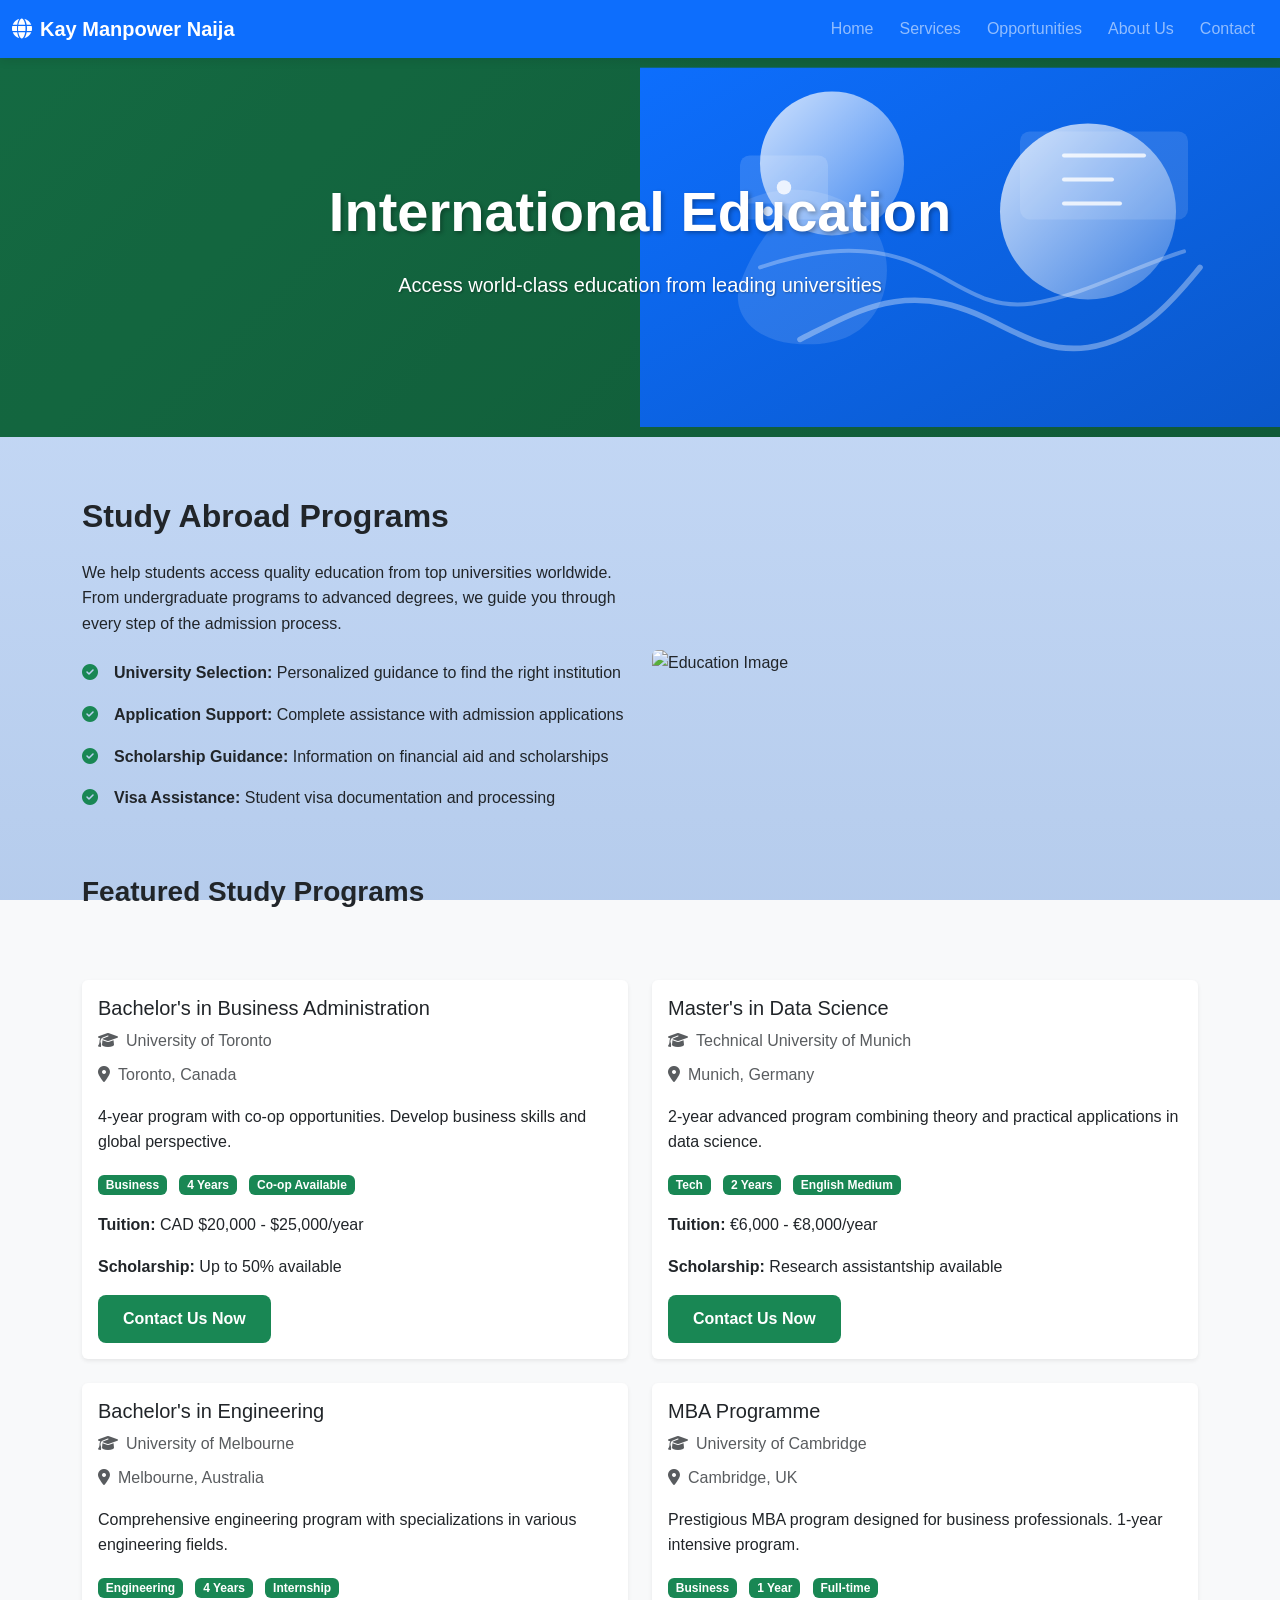
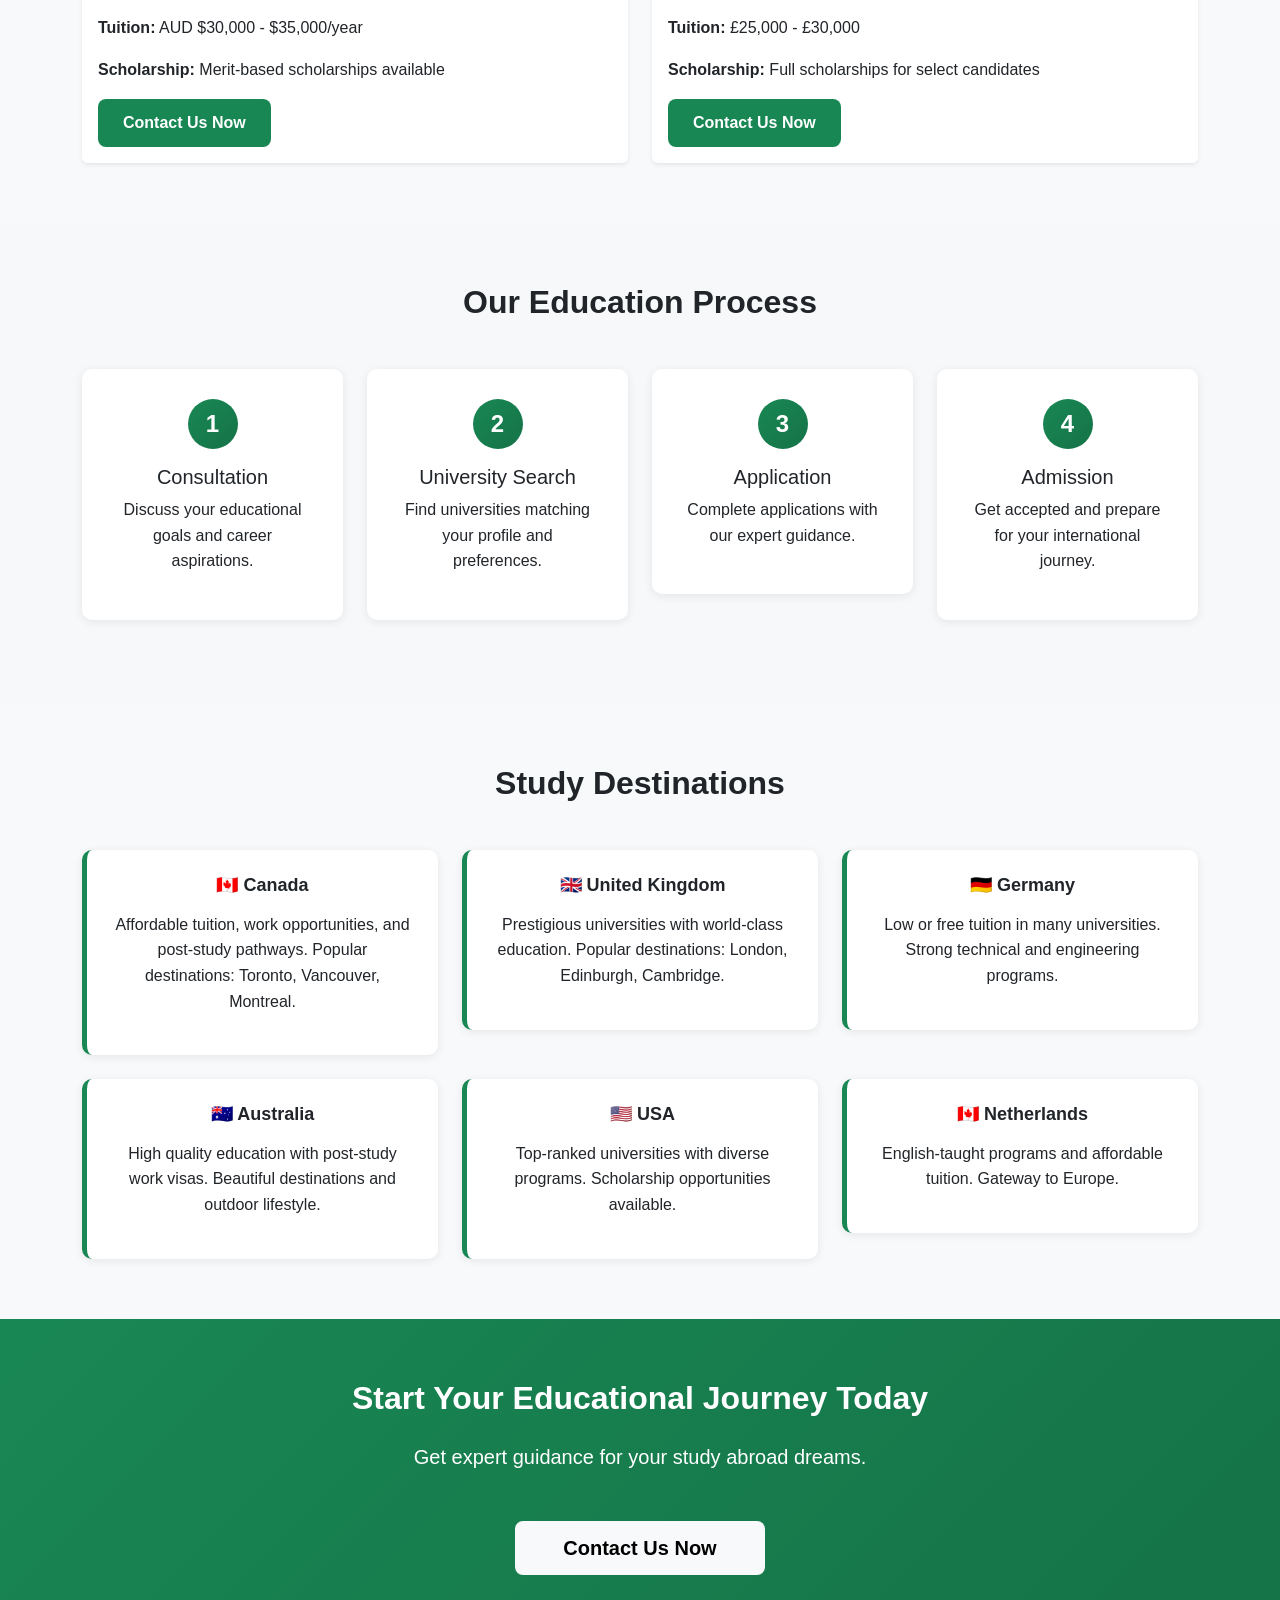
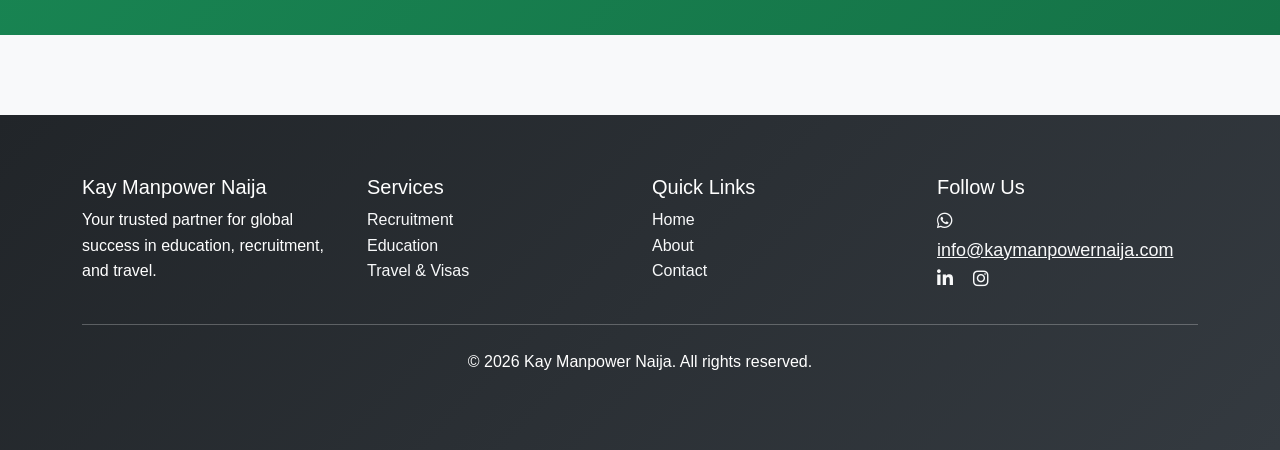
==== commit 37fe31e4: "Add files via upload" ====
--- a/education.html
+++ b/education.html
@@ -53,7 +53,7 @@
                     </ul>
                 </div>
                 <div class="col-md-6">
-                    <img src="c:\Users\Kasi\Desktop\New folder\pexels-keira-burton-6146981.jpg" alt="Education" class="img-fluid rounded">
+                    <img src="assets/edu-pic.jpg" alt="Education Image" class="img-fluid rounded">
                 </div>
             </div>
 
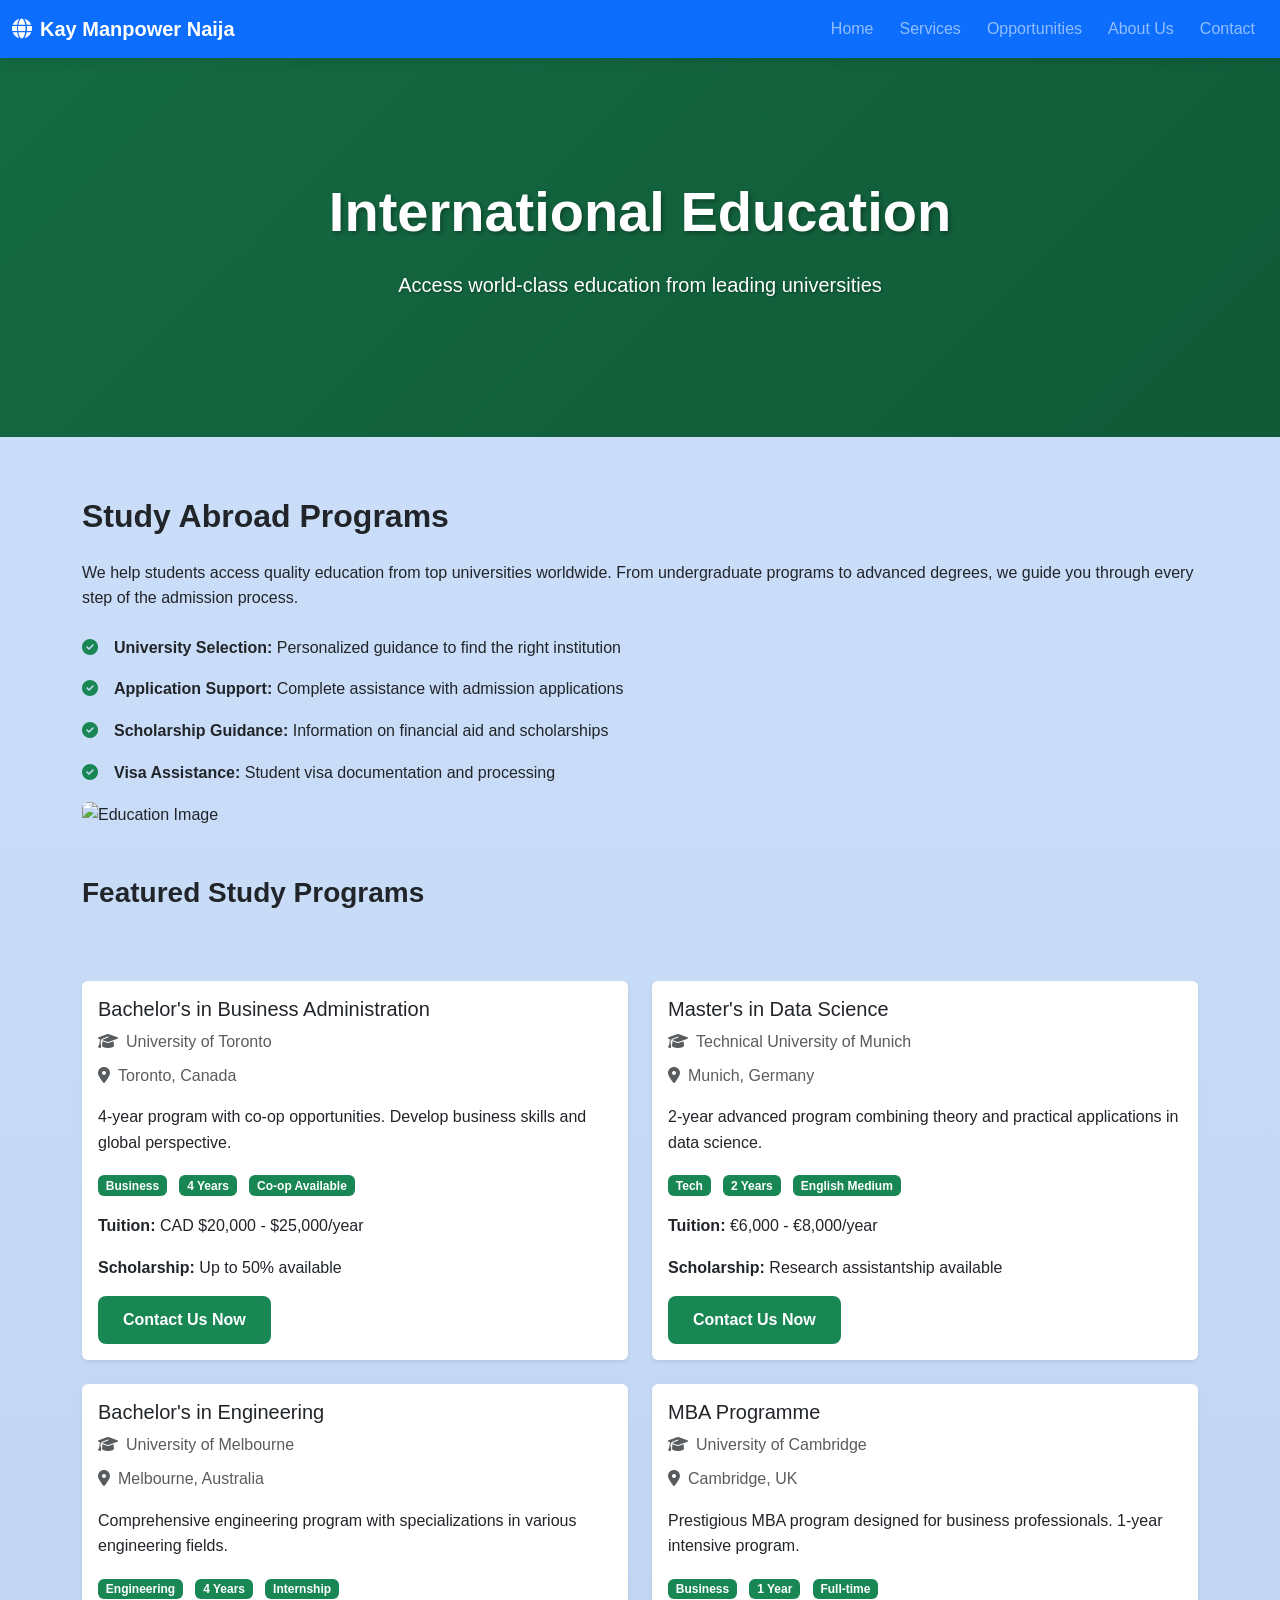
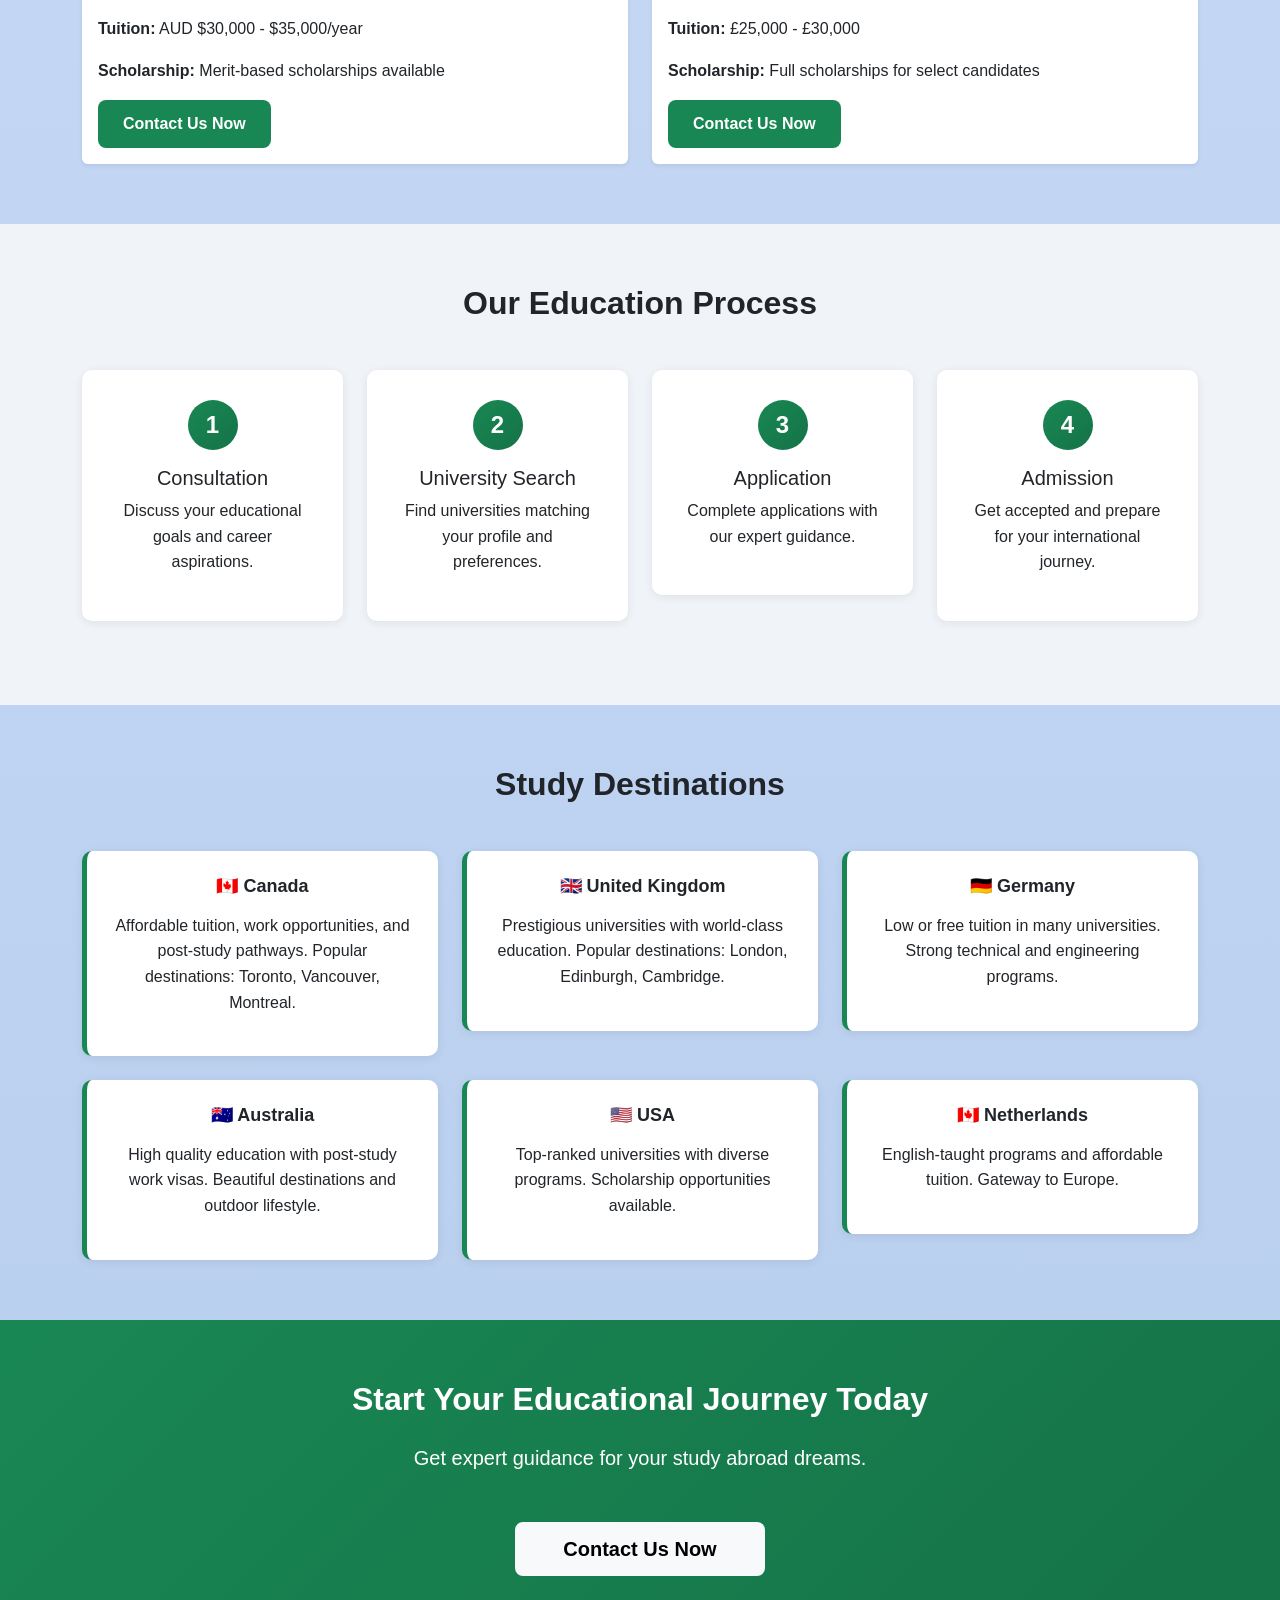
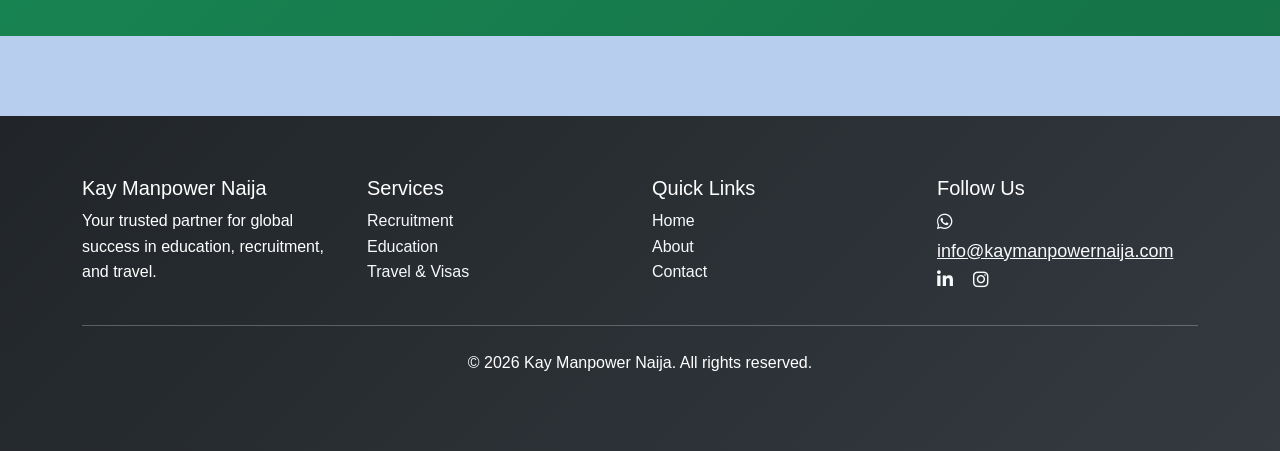
==== commit e6cc7d7a: "Add files via upload" ====
--- a/education.html
+++ b/education.html
@@ -41,8 +41,8 @@
     <!-- Service Details -->
     <section class="py-5">
         <div class="container">
-            <div class="row align-items-center mb-5">
-                <div class="col-md-6">
+            <div class="row mb-5">
+                <div class="col-12">
                     <h2 class="fw-bold mb-4">Study Abroad Programs</h2>
                     <p>We help students access quality education from top universities worldwide. From undergraduate programs to advanced degrees, we guide you through every step of the admission process.</p>
                     <ul class="list-unstyled mt-4">
@@ -53,7 +53,7 @@
                     </ul>
                 </div>
                 <div class="col-md-6">
-                    <img src="assets/edu-pic.jpg" alt="Education Image" class="img-fluid rounded">
+                    <img src="c:\Users\Kasi\Desktop\New folder\pexels-keira-burton-6146981.jpg" alt="Education Image" class="img-fluid rounded">
                 </div>
             </div>
 
--- a/assets/css/style.css
+++ b/assets/css/style.css
@@ -24,10 +24,8 @@
     font-family: 'Segoe UI', Tahoma, Geneva, Verdana, sans-serif;
     color: var(--dark-text);
     line-height: 1.6;
-    background: linear-gradient(180deg, rgba(13, 110, 253, 0.18), rgba(10, 88, 202, 0.28)),
-        url('../images/assets/images/Kay logo.jpeg') center/cover fixed no-repeat;
+    background: linear-gradient(180deg, rgba(13, 110, 253, 0.18), rgba(10, 88, 202, 0.28));
     background-color: #f8f9fa;
-    background-attachment: fixed;
 }
 
 .bg-light {
@@ -57,17 +55,7 @@
 
 /* Decorative hero image placed on the right side */
 .hero-section::after {
-    content: '';
-    position: absolute;
-    top: 50%;
-    right: 0;
-    transform: translateY(-50%);
-    width: 50%;
-    height: 100%;
-    background: url('../images/hero-bg.svg') right center/contain no-repeat;
-    opacity: 1;
-    pointer-events: none;
-    z-index: 0;
+    display: none;
 }
 
 .hero-section .container {
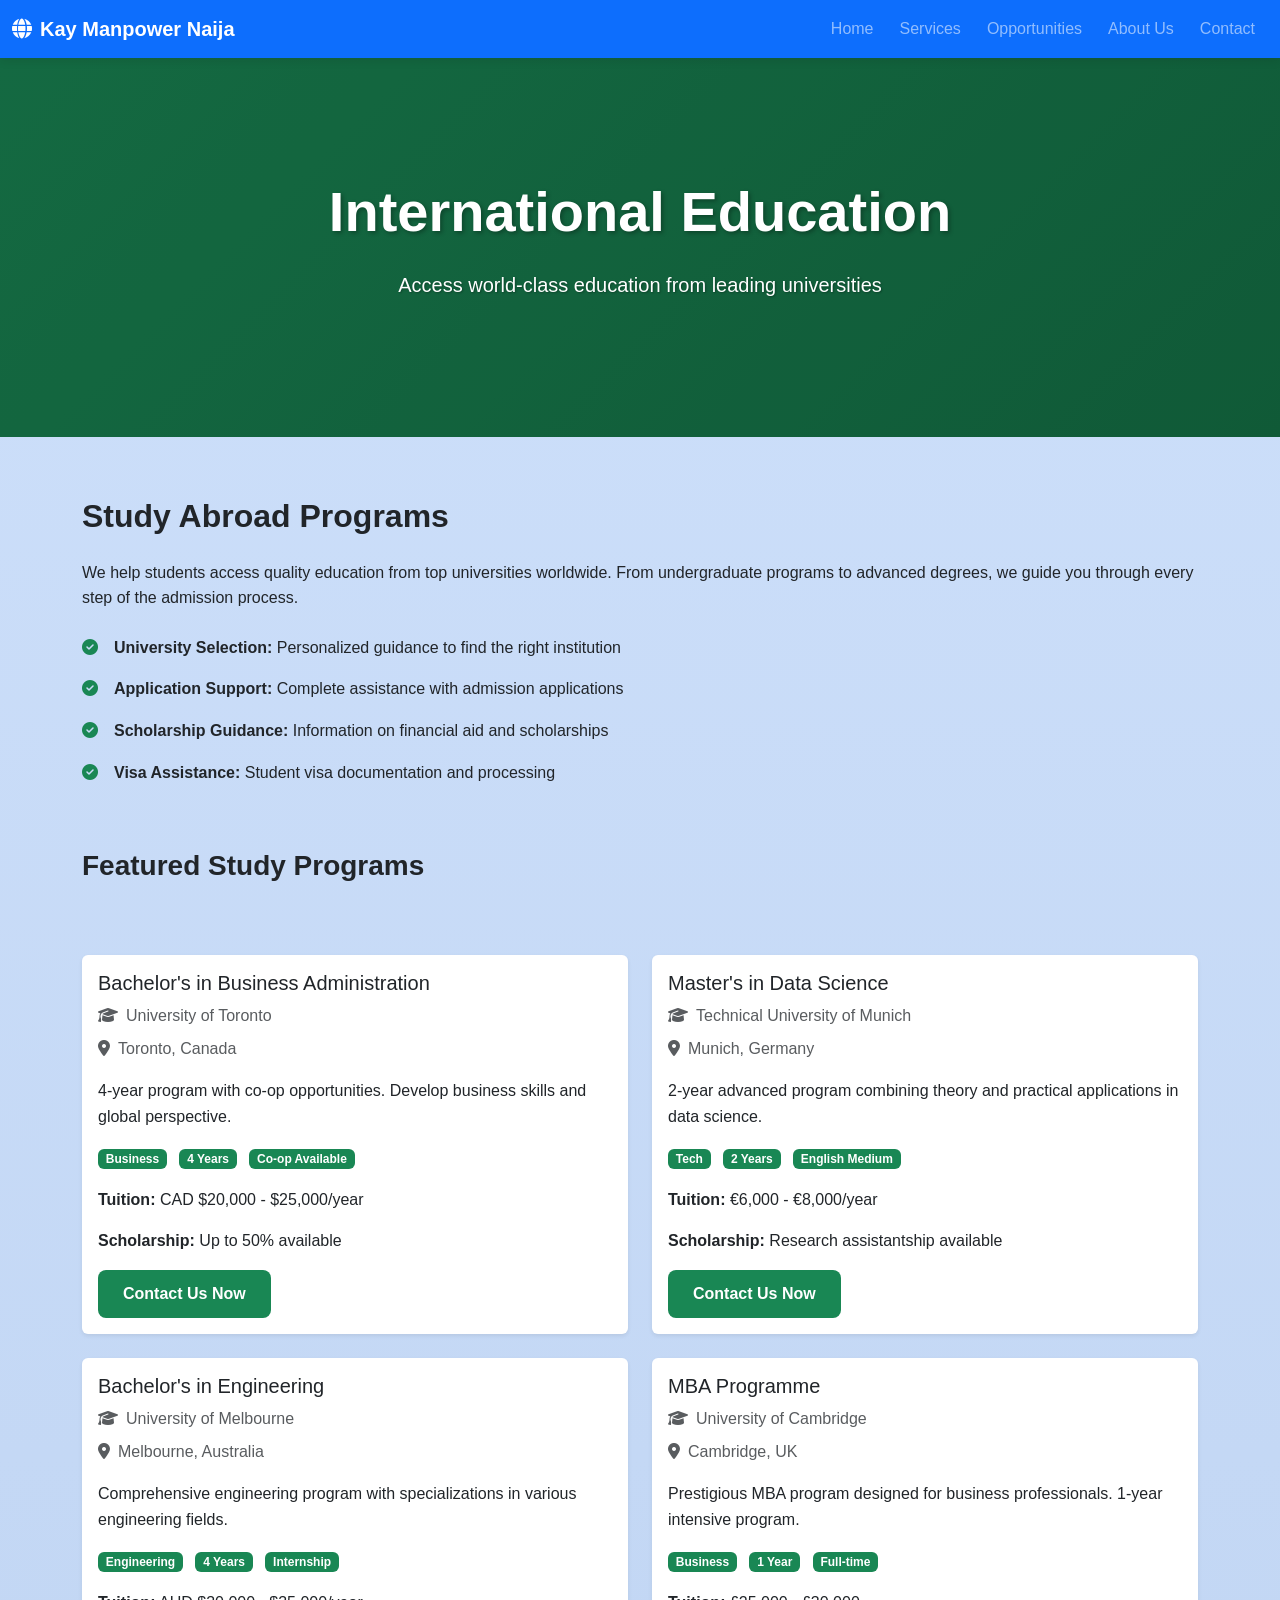
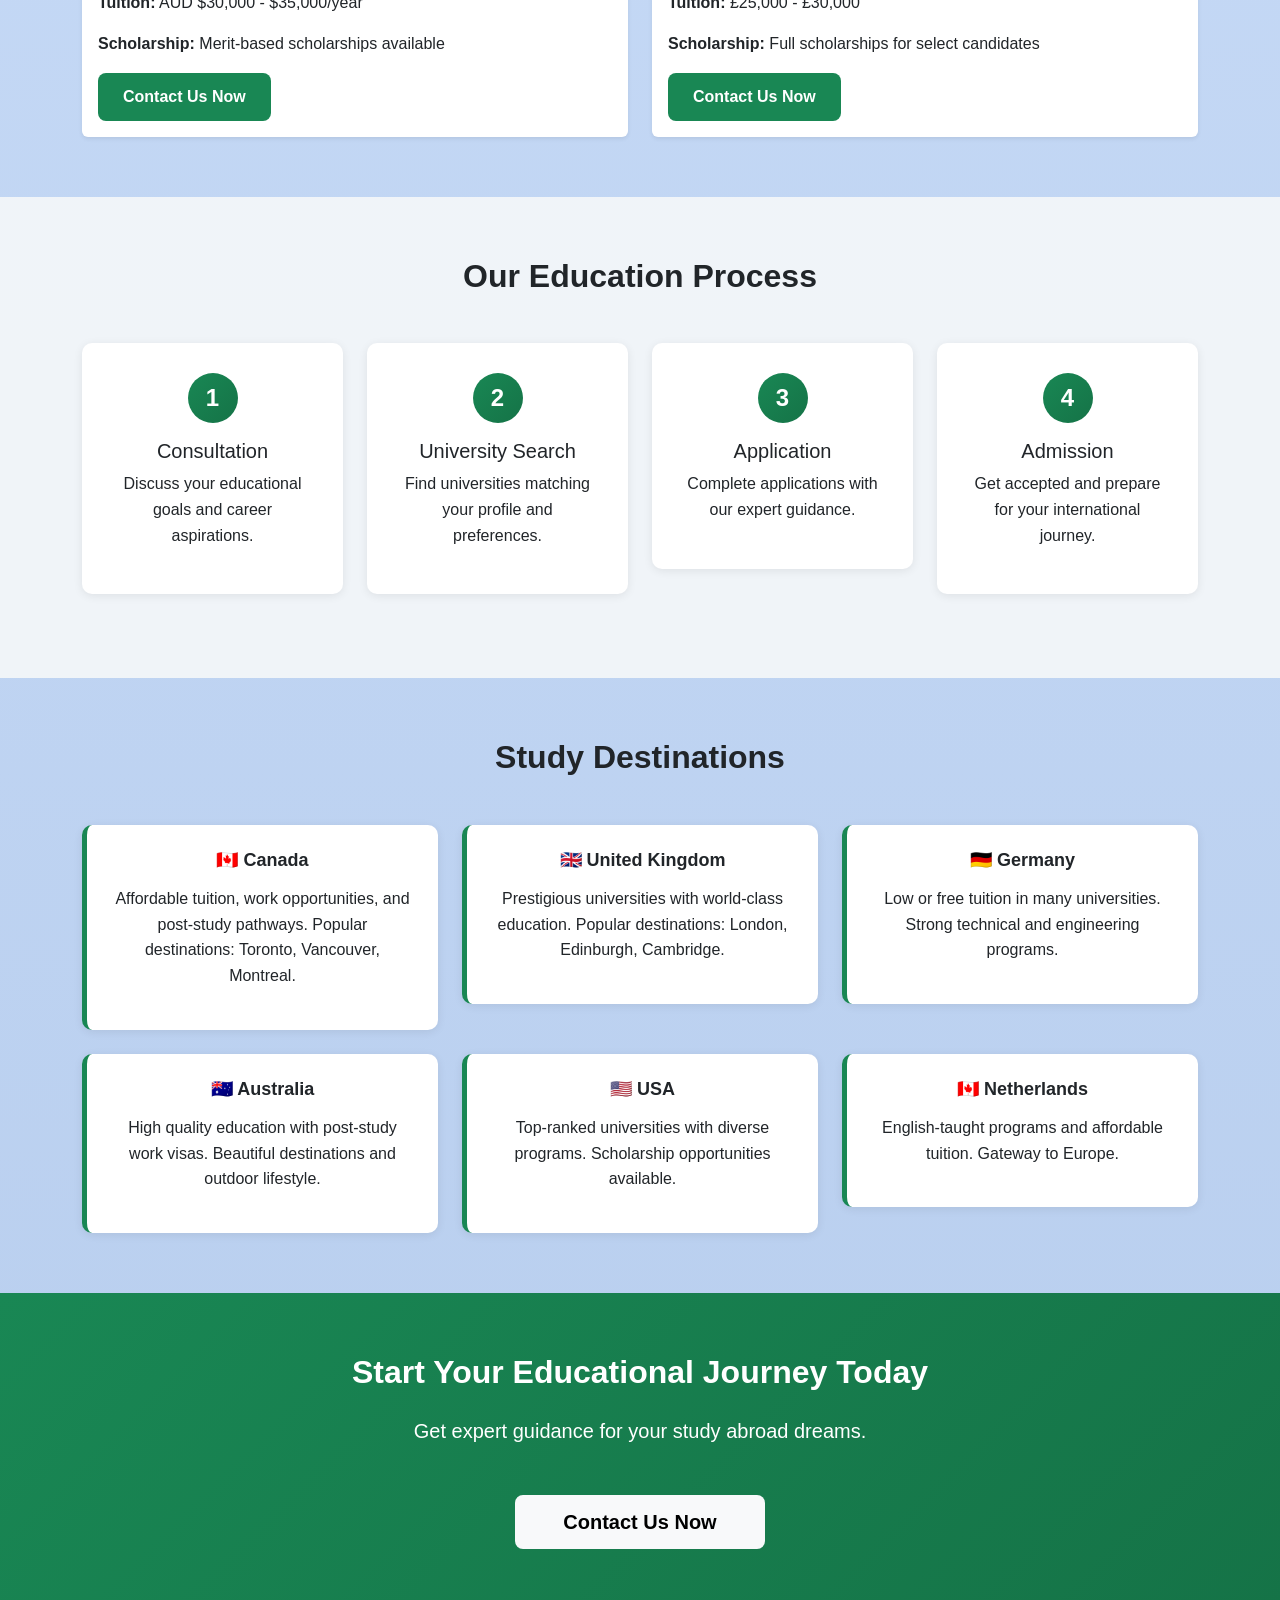
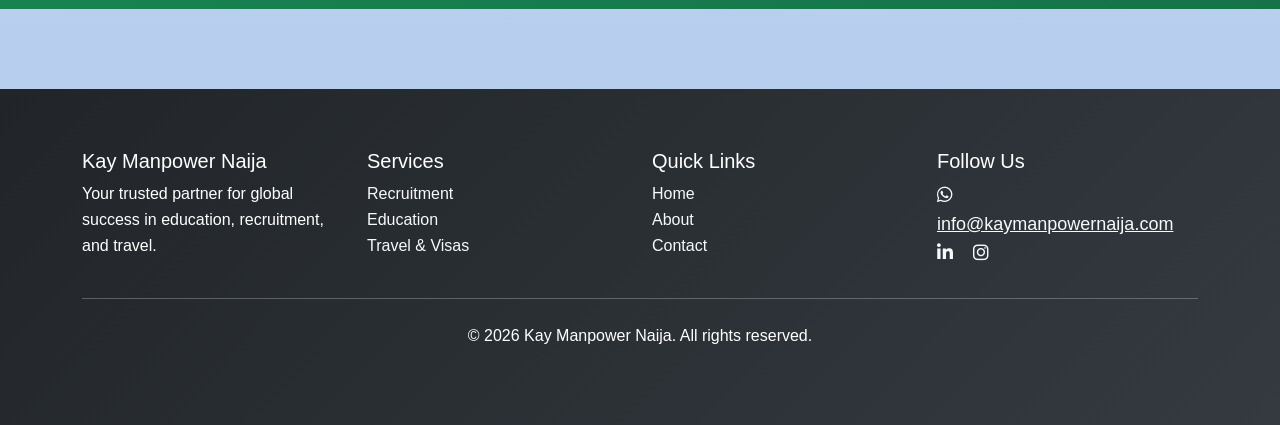
==== commit 6a407932: "Add files via upload" ====
--- a/education.html
+++ b/education.html
@@ -52,9 +52,7 @@
                         <li class="mb-3"><i class="fas fa-check-circle text-success me-3"></i><strong>Visa Assistance:</strong> Student visa documentation and processing</li>
                     </ul>
                 </div>
-                <div class="col-md-6">
-                    <img src="c:\Users\Kasi\Desktop\New folder\pexels-keira-burton-6146981.jpg" alt="Education Image" class="img-fluid rounded">
-                </div>
+                
             </div>
 
             <!-- Featured Programs -->
